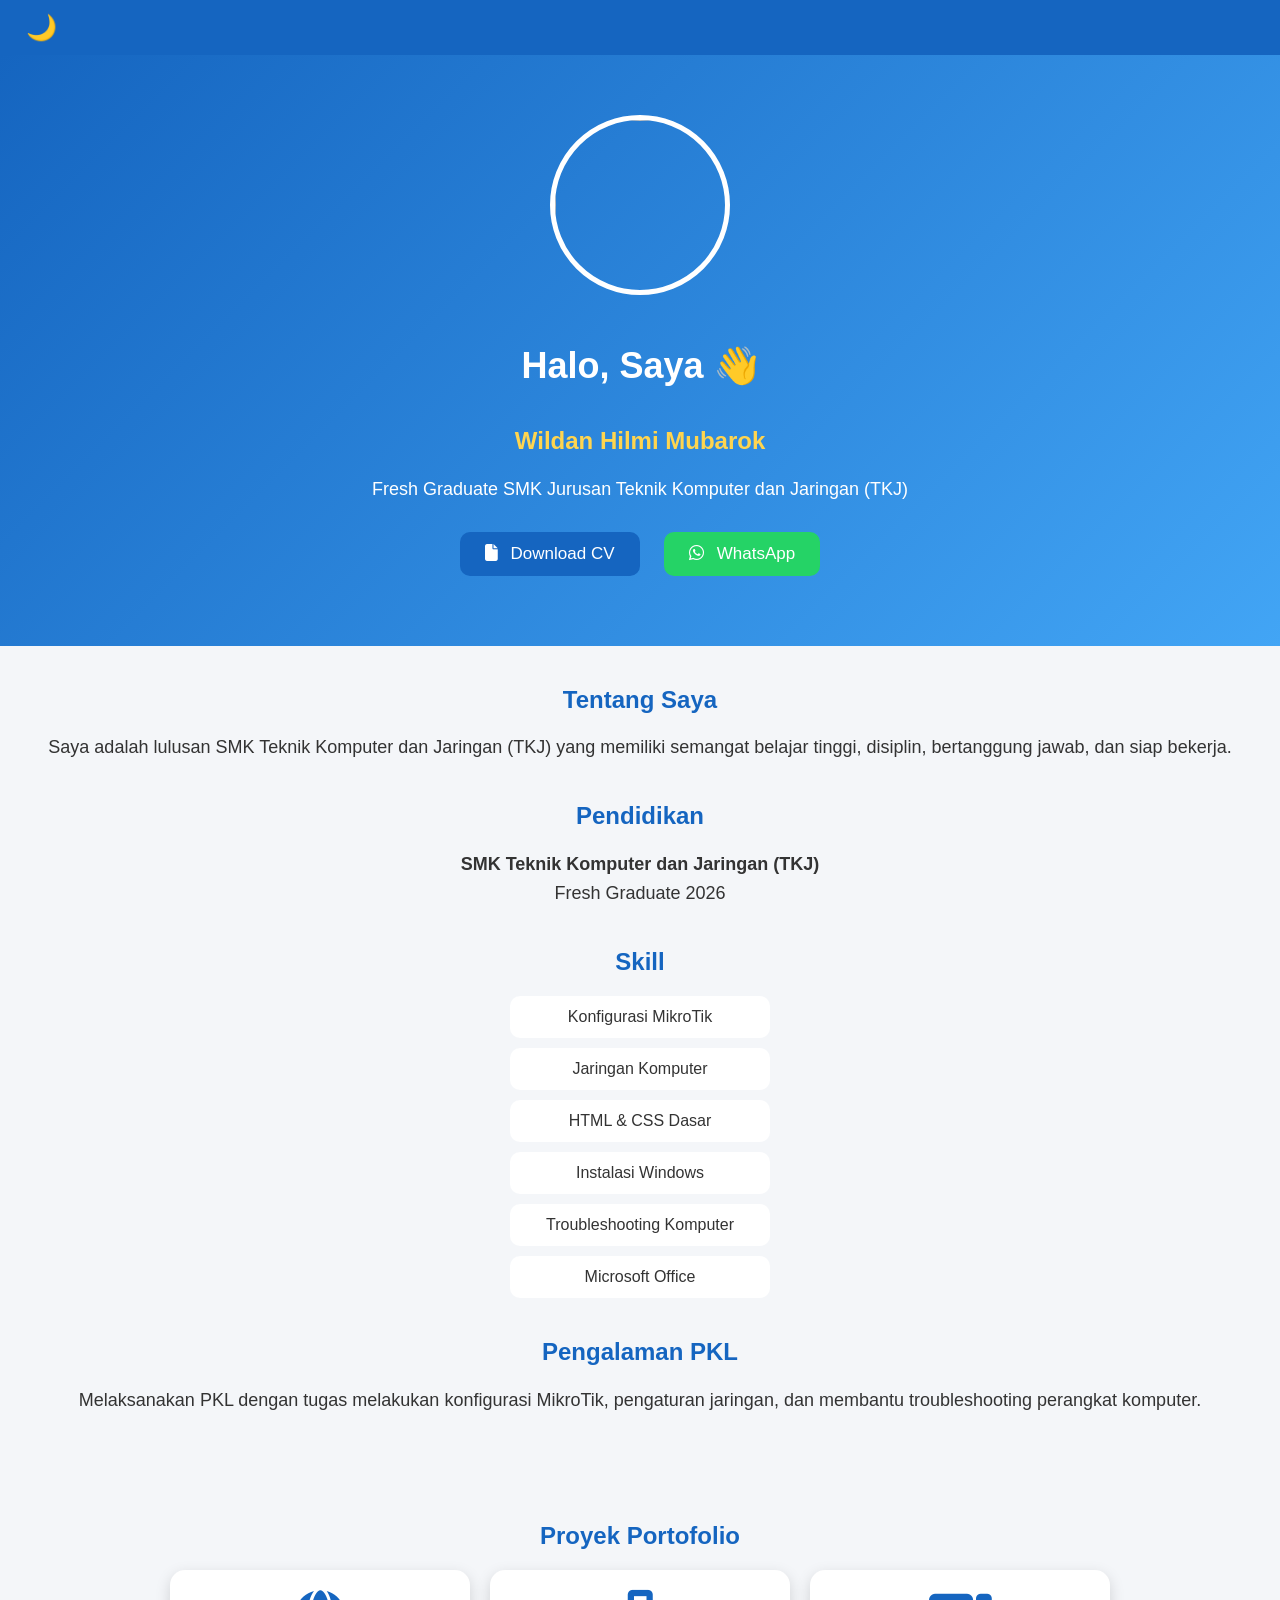
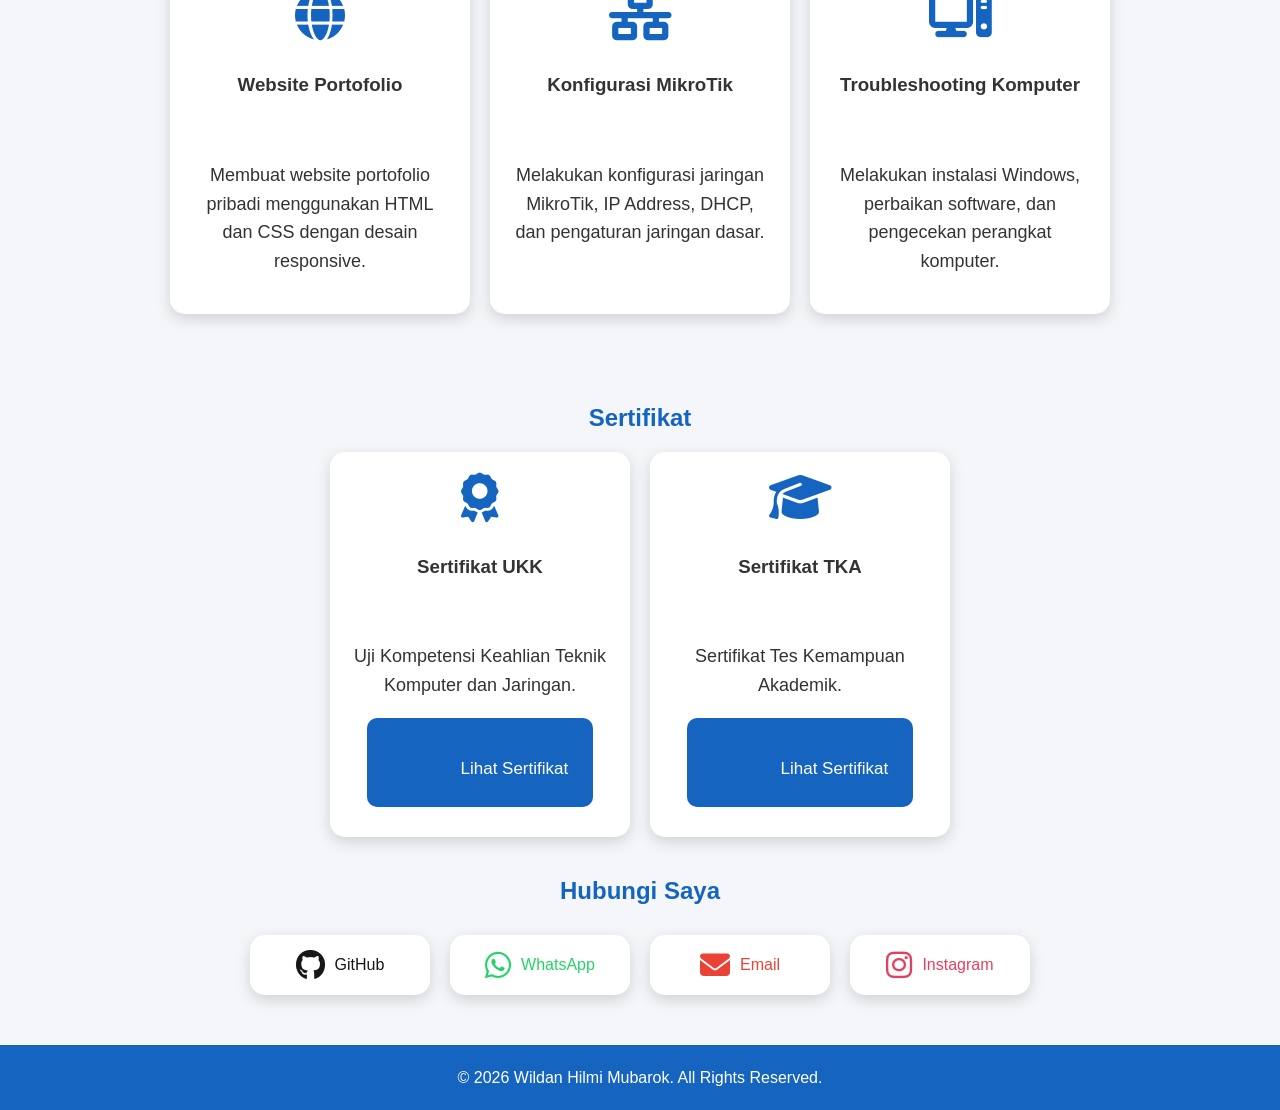
==== index.html @ 836b2702 "Add files via upload" ====
<!DOCTYPE html>
<html lang="id">

<head>
    <meta charset="UTF-8">
    <meta name="viewport" content="width=device-width, initial-scale=1.0">

    <title>Portofolio Wildan</title>

    <link rel="stylesheet" href="style.css">

    <link rel="stylesheet" href="https://cdnjs.cloudflare.com/ajax/libs/font-awesome/6.5.1/css/all.min.css">
</head>

<body>

<nav class="navbar">
    <button class="menu-btn" id="menuBtn">
        ☰
    </button>

    <div class="nav-menu" id="navMenu">

        <a href="#tentang">
            <i class="fa-solid fa-house"></i>
            <span>Tentang</span>
        </a>

        <a href="#pendidikan">
            <i class="fa-solid fa-graduation-cap"></i>
            <span>Pendidikan</span>
        </a>

        <a href="#skill">
            <i class="fa-solid fa-laptop-code"></i>
            <span>Skill</span>
        </a>

        <a href="#pengalaman">
            <i class="fa-solid fa-briefcase"></i>
            <span>Pengalaman</span>
        </a>
<a href="#proyek">
    <i class="fa-solid fa-code"></i>
    <span>Proyek</span>
</a>
        <a href="#sertifikat">
            <i class="fa-solid fa-award"></i>
            <span>Sertifikat</span>
        </a>

        <a href="#kontak">
            <i class="fa-solid fa-address-book"></i>
            <span>Kontak</span>
        </a>

    </div>

    <button id="darkBtn">🌙</button>
</nav>


<section class="hero">

    <img src="foto.jpg" class="profil">

    <h1>Halo, Saya 👋</h1>

    <h2>Wildan Hilmi Mubarok</h2>

    <p>
        Fresh Graduate SMK Jurusan Teknik Komputer dan Jaringan (TKJ)
    </p>

    <a href="CV_WildanHilmiMubarok.pdf" class="tombol">
        <i class="fa-solid fa-file"></i>
        Download CV
    </a>

    <a href="https://wa.me/6282320649779" class="tombol wa">
        <i class="fa-brands fa-whatsapp"></i>
        WhatsApp
    </a>

</section>

<section id="tentang">

<h2>Tentang Saya</h2>

<p>
Saya adalah lulusan SMK Teknik Komputer dan Jaringan (TKJ)
yang memiliki semangat belajar tinggi, disiplin,
bertanggung jawab, dan siap bekerja.
</p>

</section>


<section id="pendidikan">

<h2>Pendidikan</h2>

<p>
<strong>SMK Teknik Komputer dan Jaringan (TKJ)</strong><br>
Fresh Graduate 2026
</p>

</section>


<section id="skill">

<h2>Skill</h2>

<ul>
    <li>Konfigurasi MikroTik</li>
    <li>Jaringan Komputer</li>
    <li>HTML & CSS Dasar</li>
    <li>Instalasi Windows</li>
    <li>Troubleshooting Komputer</li>
    <li>Microsoft Office</li>
</ul>

</section>


<section id="pengalaman">

<h2>Pengalaman PKL</h2>

<p>
Melaksanakan PKL dengan tugas melakukan konfigurasi MikroTik,
pengaturan jaringan, dan membantu troubleshooting perangkat komputer.
</p>

</section>
<section id="proyek">

<h2>Proyek Portofolio</h2>

<div class="sertifikat-card">

    <div class="card">

        <i class="fa-solid fa-globe"></i>

        <h3>Website Portofolio</h3>

        <p>
        Membuat website portofolio pribadi menggunakan HTML dan CSS
        dengan desain responsive.
        </p>

    </div>


    <div class="card">

        <i class="fa-solid fa-network-wired"></i>

        <h3>Konfigurasi MikroTik</h3>

        <p>
        Melakukan konfigurasi jaringan MikroTik,
        IP Address, DHCP, dan pengaturan jaringan dasar.
        </p>

    </div>


    <div class="card">

        <i class="fa-solid fa-computer"></i>

        <h3>Troubleshooting Komputer</h3>

        <p>
        Melakukan instalasi Windows,
        perbaikan software, dan pengecekan perangkat komputer.
        </p>

    </div>

</div>

</section>
<section id="sertifikat">

<h2>Sertifikat</h2>

<div class="sertifikat-card">

    <div class="card">

        <i class="fa-solid fa-award"></i>

        <h3>Sertifikat UKK</h3>

        <p>
        Uji Kompetensi Keahlian Teknik Komputer dan Jaringan.
        </p>

        <a href="sertifikat_ukk.jpg" target="_blank" class="tombol">
            <i class="fa-solid fa-eye"></i>
            Lihat Sertifikat
        </a>

    </div>


    <div class="card">

        <i class="fa-solid fa-graduation-cap"></i>

        <h3>Sertifikat TKA</h3>

        <p>
        Sertifikat Tes Kemampuan Akademik.
        </p>

        <a href="sertifikat_tka.jpg" target="_blank" class="tombol">
            <i class="fa-solid fa-eye"></i>
            Lihat Sertifikat
        </a>

    </div>

</div>

</section>
<section id="kontak">

<h2>Hubungi Saya</h2>

<div class="kontak">

<a href="https://github.com/wildan969-hub" target="_blank" class="sosial github">
    <i class="fa-brands fa-github"></i>
    <span>GitHub</span>
</a>


<a href="https://wa.me/6282320649779" target="_blank" class="sosial whatsapp">
    <i class="fa-brands fa-whatsapp"></i>
    <span>WhatsApp</span>
</a>


<a href="mailto:mubarokwildan329@gmail.com" class="sosial email">
    <i class="fa-solid fa-envelope"></i>
    <span>Email</span>
</a>


<a href="https://instagram.com/wild4nhilmi_" target="_blank" class="sosial instagram">
    <i class="fa-brands fa-instagram"></i>
    <span>Instagram</span>
</a>


</div>

</section>
<footer>

    <p>
        © 2026 Wildan Hilmi Mubarok.
        All Rights Reserved.
    </p>

</footer>
<script src="script.js"></script>

</body>
</html>
---- style.css ----
*{
    box-sizing:border-box;
}

body{
    font-family:Arial, sans-serif;
    background:#f4f6f9;
    color:#333;
    text-align:center;
    margin:0;
    padding:0;
}

h1{
    font-size:36px;
    color:#1565C0;
}

h2{
    color:#1565C0;
    margin-top:40px;
}

p{
    font-size:18px;
    line-height:1.6;
}

ul{
    list-style:none;
    padding:0;
}

li{
    background:white;
    width:260px;
    margin:10px auto;
    padding:12px;
    border-radius:10px;
}


/* NAVBAR */

.navbar{
    position:sticky;
    top:0;
    z-index:1000;

    background:#1565C0;
    padding:12px 20px;

    display:flex;
    justify-content:space-between;
    align-items:center;
}

.menu-btn,
#darkBtn{
    background:none;
    border:none;
    color:white;
    font-size:25px;
    cursor:pointer;
}

.menu-btn{
    display:none;
}


.nav-menu{
    display:none;
    position:absolute;
    top:60px;
    left:0;
    width:70px;
    background:#1565C0;
    flex-direction:column;
    padding:10px 0;
}


.nav-menu a{
    flex-direction:column;
    justify-content:center;
    align-items:center;
    padding:12px 5px;
    font-size:12px;
}
.nav-menu.active{
    display:flex;
}

.nav-menu a:hover{
    color:#FFD54F;
}
/* HERO */

.hero{
    background:linear-gradient(135deg,#1565C0,#42A5F5);
    color:white;
    padding:60px 20px;
}

.profil{
    width:180px;
    height:180px;
    border-radius:50%;
    object-fit:cover;
    border:5px solid white;
    margin-bottom:20px;
}

.hero h1{
    color:white;
}

.hero h2{
    color:#FFD54F;
}

.hero p{
    color:white;
}


/* TOMBOL */

.tombol{
    display:inline-block;
    background:#1565C0;
    color:white;
    text-decoration:none;

    padding:12px 25px;
    border-radius:10px;

    margin:10px;
    font-size:17px;

    transition:.3s;
}


.tombol:hover{
    transform:scale(1.1);
    opacity:.85;
}


.wa{
    background:#25D366;
}


/* ICON DALAM TOMBOL */

.tombol i{
    margin-right:8px;
}


/* ANIMASI HERO */

.profil{
    animation:naik 1s ease;
}


.hero h1,
.hero h2,
.hero p{
    animation:kiri 1s ease;
}


@keyframes naik{

    from{
        opacity:0;
        transform:translateY(60px);
    }

    to{
        opacity:1;
        transform:translateY(0);
    }

}


@keyframes kiri{

    from{
        opacity:0;
        transform:translateX(-50px);
    }

    to{
        opacity:1;
        transform:translateX(0);
    }

}
/* ===== SERTIFIKAT ===== */

.sertifikat-card{
    display:flex;
    justify-content:center;
    gap:20px;
    flex-wrap:wrap;
}


.card{
    width:300px;
    background:white;

    padding:20px;
    border-radius:15px;

    box-shadow:0 5px 15px rgba(0,0,0,.15);

    display:flex;
    flex-direction:column;
    align-items:center;

    transition:.3s;
}


.card:hover{
    transform:translateY(-8px);
}


.card i{
    font-size:50px;
    color:#1565C0;
    margin-bottom:15px;
}


.card h3{
    min-height:50px;
}


.card p{
    min-height:50px;
}


.card .tombol{
    margin-top:auto;
}



/* ===== KONTAK ===== */

.kontak{
    display:flex;
    justify-content:center;
    gap:20px;
    flex-wrap:wrap;

    margin-top:30px;
}


.sosial{
    width:180px;

    padding:15px;

    background:white;

    border-radius:15px;

    text-decoration:none;

    display:flex;
    justify-content:center;
    align-items:center;
    gap:10px;

    box-shadow:0 5px 15px rgba(0,0,0,.15);

    transition:.3s;
}


.sosial:hover{
    transform:translateY(-5px);
}


.sosial i{
    font-size:30px;
}


.github{
    color:#181717;
}

.whatsapp{
    color:#25D366;
}

.email{
    color:#EA4335;
}

.instagram{
    color:#E4405F;
}
/* ===== DARK MODE ===== */

body.dark{
    background:#121212;
    color:white;
}


body.dark .card,
body.dark li,
body.dark .sosial{
    background:#2b2b2b;
    color:white;
}


body.dark p,
body.dark h1,
body.dark h2,
body.dark h3{
    color:white;
}


body.dark .navbar{
    background:#0d47a1;
}



/* ===== RESPONSIVE HP ===== */

@media(max-width:600px){

    .menu-btn{
        display:block;
    }


    .nav-menu{
        display:none;

        position:absolute;

        top:60px;
        left:0;

        width:100%;

        background:#1565C0;

        flex-direction:column;

        padding:20px 0;
    }


    .nav-menu.active{
        display:flex;
    }


    .nav-menu a{
        flex-direction:row;

        gap:15px;

        padding:12px;

        justify-content:center;
    }


    .hero h1{
        font-size:30px;
    }


    .profil{
        width:150px;
        height:150px;
    }


    .card{
        width:90%;
    }


    .sosial{
        width:90%;
    }

}
/* ===== PROYEK ===== */

#proyek{
    padding:50px 20px;
}

#proyek .card{
    min-height:300px;
}
/* ===== FOOTER ===== */

footer{
    background:#1565C0;
    color:white;
    padding:20px;
    margin-top:50px;
}

footer p{
    color:white;
    font-size:16px;
    margin:0;
}
/* ===== ANIMASI IKON PROFESIONAL ===== */

.nav-menu i,
.sosial i,
.card i{
    transition:0.3s ease;
}


/* ikon bergerak saat hover */

.nav-menu a:hover i{
    transform:translateY(-5px) scale(1.15);
}


.card:hover i{
    transform:rotate(8deg) scale(1.15);
}


/* ikon kontak */

.sosial:hover i{
    transform:scale(1.2) rotate(5deg);
}


/* animasi muncul ikon */

.card i{
    animation:iconMuncul 1s ease;
}


@keyframes iconMuncul{

    from{
        opacity:0;
        transform:scale(0.5);
    }

    to{
        opacity:1;
        transform:scale(1);
    }

}
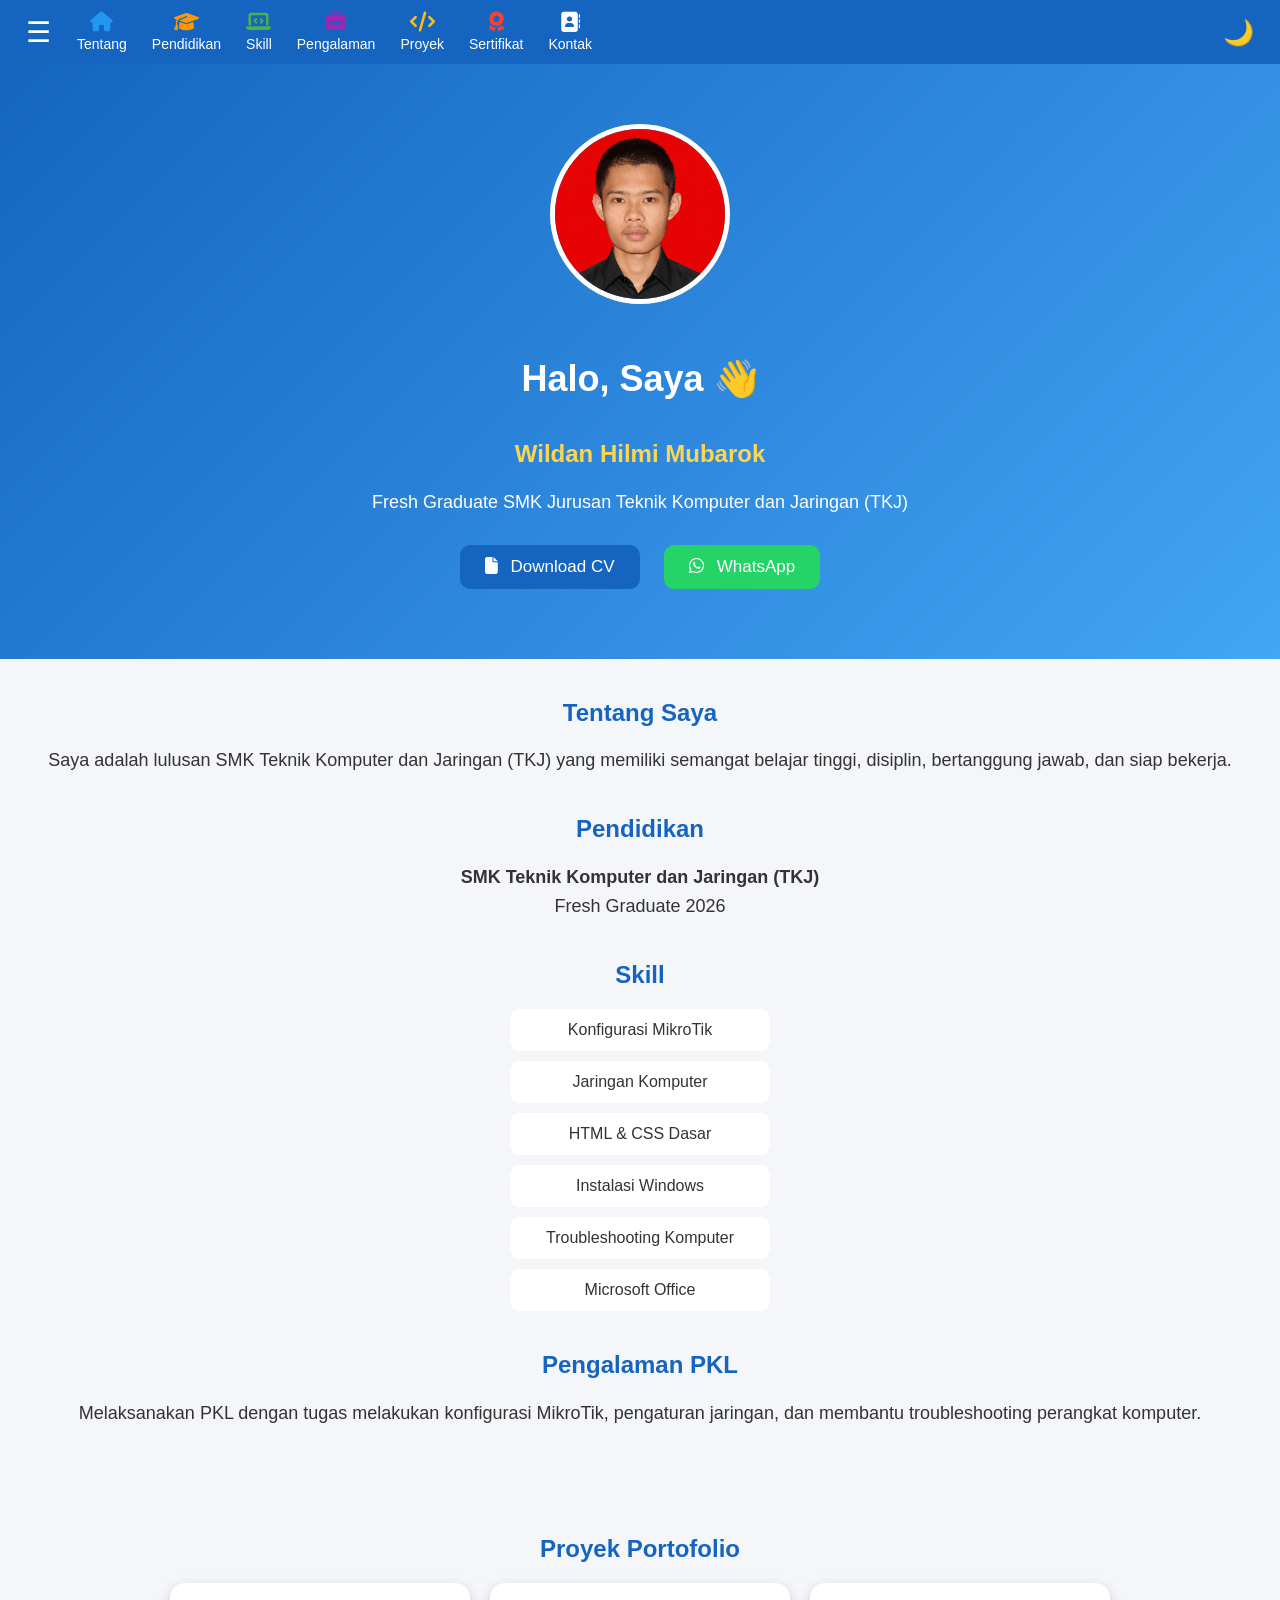
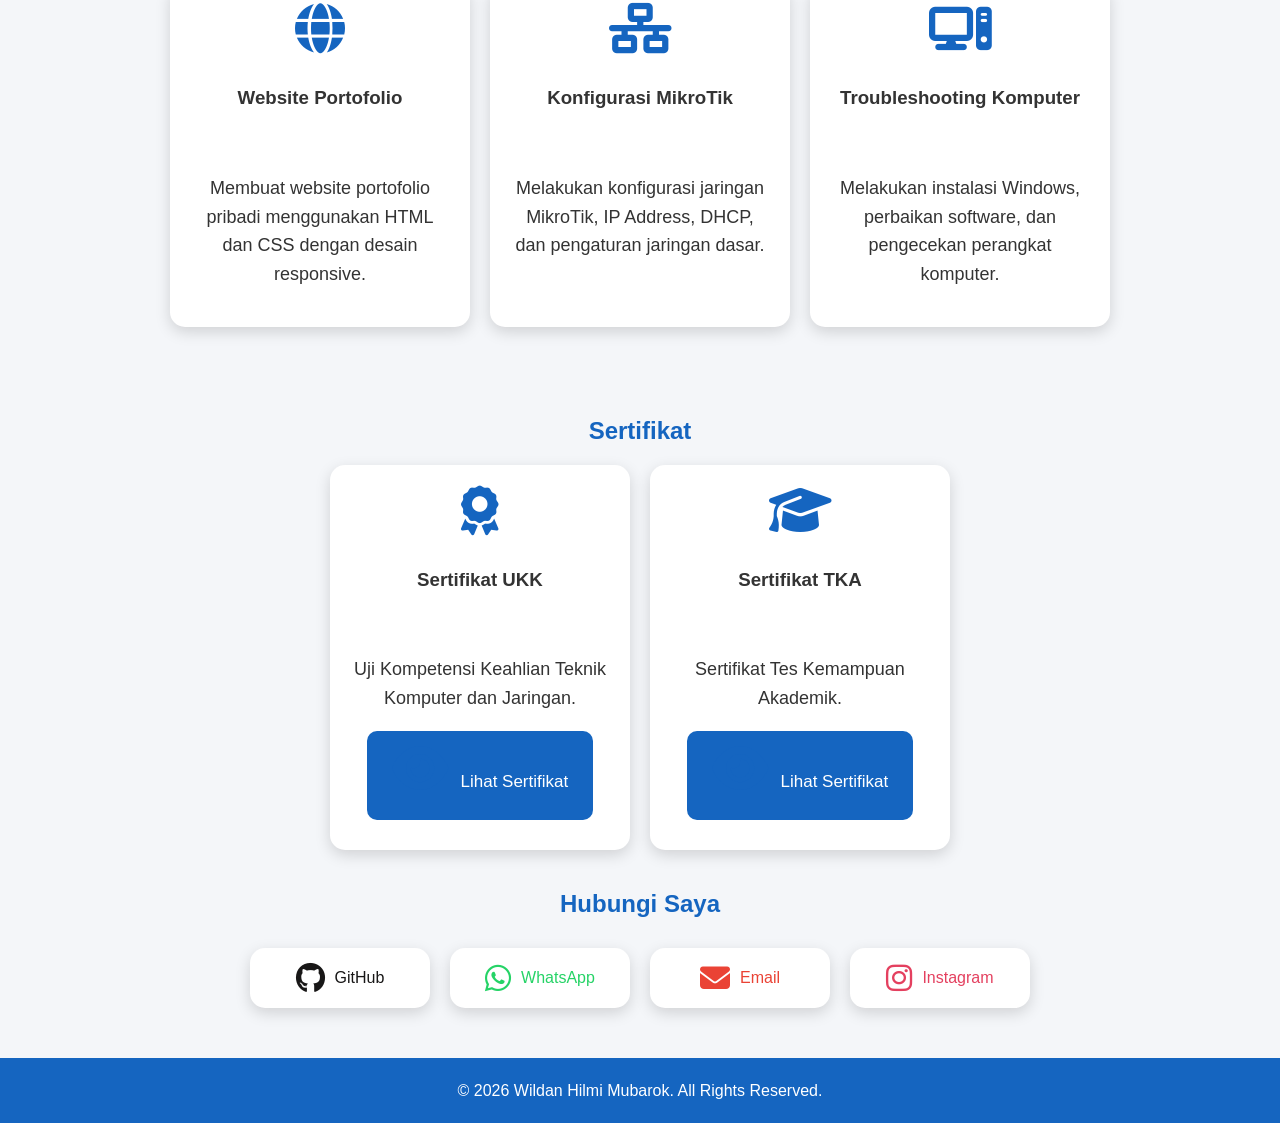
==== commit 74a712f5: "Add files via upload" ====
--- a/index.html
+++ b/index.html
@@ -201,7 +201,7 @@
         Uji Kompetensi Keahlian Teknik Komputer dan Jaringan.
         </p>
 
-        <a href="sertifikat_ukk.jpg" target="_blank" class="tombol">
+        <a href="ukk.html" target="_blank" class="tombol">
             <i class="fa-solid fa-eye"></i>
             Lihat Sertifikat
         </a>
@@ -219,7 +219,7 @@
         Sertifikat Tes Kemampuan Akademik.
         </p>
 
-        <a href="sertifikat_tka.jpg" target="_blank" class="tombol">
+        <a href="tka.html" target="_blank" class="tombol">
             <i class="fa-solid fa-eye"></i>
             Lihat Sertifikat
         </a>
--- a/style.css
+++ b/style.css
@@ -39,61 +39,94 @@
     border-radius:10px;
 }
 
-
-/* NAVBAR */
+/* ===== NAVBAR ===== */
 
 .navbar{
     position:sticky;
     top:0;
     z-index:1000;
-
     background:#1565C0;
+    display:flex;
+    align-items:center;
     padding:12px 20px;
-
-    display:flex;
-    justify-content:space-between;
+}
+
+.menu-btn{
+  
+    display:block;
+    background:none;
+    border:none;
+    color:white;
+    font-size:28px;
+    cursor:pointer;
+    margin-right:20px;
+}
+
+.nav-menu{
+    display:flex;
+    gap:25px;
     align-items:center;
-}
-
-.menu-btn,
+    flex:1;
+}
+.nav-menu.active{
+    display:flex;
+}
+
+.nav-menu a{
+    display:flex;
+    flex-direction:column;
+    align-items:center;
+    justify-content:center;
+
+    text-decoration:none;
+    color:white;
+
+    font-size:14px;
+
+    transition:.3s;
+}
+
+.nav-menu a i{
+    font-size:20px;
+    margin-bottom:4px;
+}
+/* Warna ikon navbar */
+
+.nav-menu a:nth-child(1) i{
+    color:#2196F3;
+}
+
+.nav-menu a:nth-child(2) i{
+    color:#FF9800;
+}
+
+.nav-menu a:nth-child(3) i{
+    color:#4CAF50;
+}
+
+.nav-menu a:nth-child(4) i{
+    color:#9C27B0;
+}
+
+.nav-menu a:nth-child(5) i{
+    color:#FFC107;
+}
+
+.nav-menu a:nth-child(6) i{
+    color:#F44336;
+}
+
+.nav-menu a:hover{
+    color:#FFD54F;
+}
+
 #darkBtn{
     background:none;
     border:none;
     color:white;
     font-size:25px;
     cursor:pointer;
-}
-
-.menu-btn{
-    display:none;
-}
-
-
-.nav-menu{
-    display:none;
-    position:absolute;
-    top:60px;
-    left:0;
-    width:70px;
-    background:#1565C0;
-    flex-direction:column;
-    padding:10px 0;
-}
-
-
-.nav-menu a{
-    flex-direction:column;
-    justify-content:center;
-    align-items:center;
-    padding:12px 5px;
-    font-size:12px;
-}
-.nav-menu.active{
-    display:flex;
-}
-
-.nav-menu a:hover{
-    color:#FFD54F;
+    margin-left:auto;
 }
 /* HERO */
 
@@ -378,16 +411,18 @@
         display:flex;
     }
 
-
-    .nav-menu a{
-        flex-direction:row;
-
-        gap:15px;
-
-        padding:12px;
-
-        justify-content:center;
-    }
+.nav-menu a{
+    display:flex;
+    flex-direction:row;
+
+    align-items:center;
+
+    gap:15px;
+
+    padding:12px 20px;
+
+    justify-content:flex-start;
+}
 
 
     .hero h1{
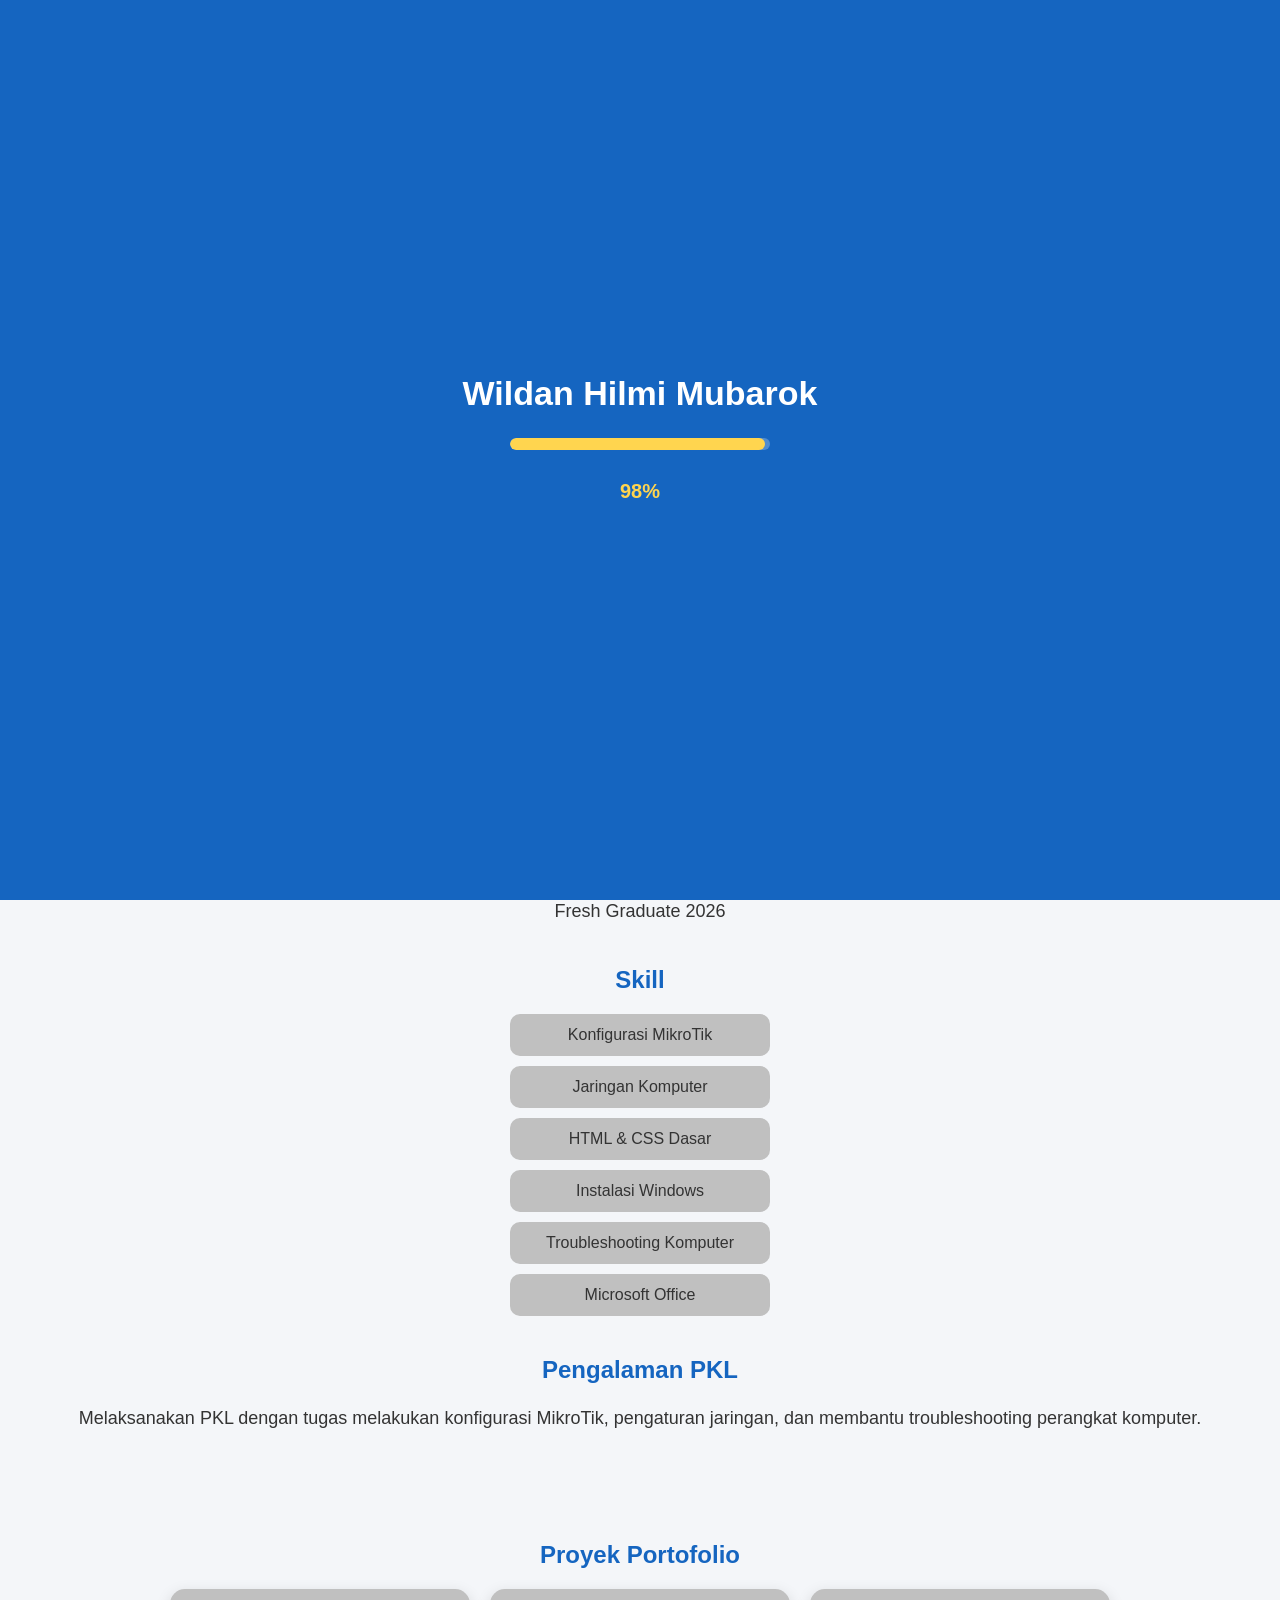
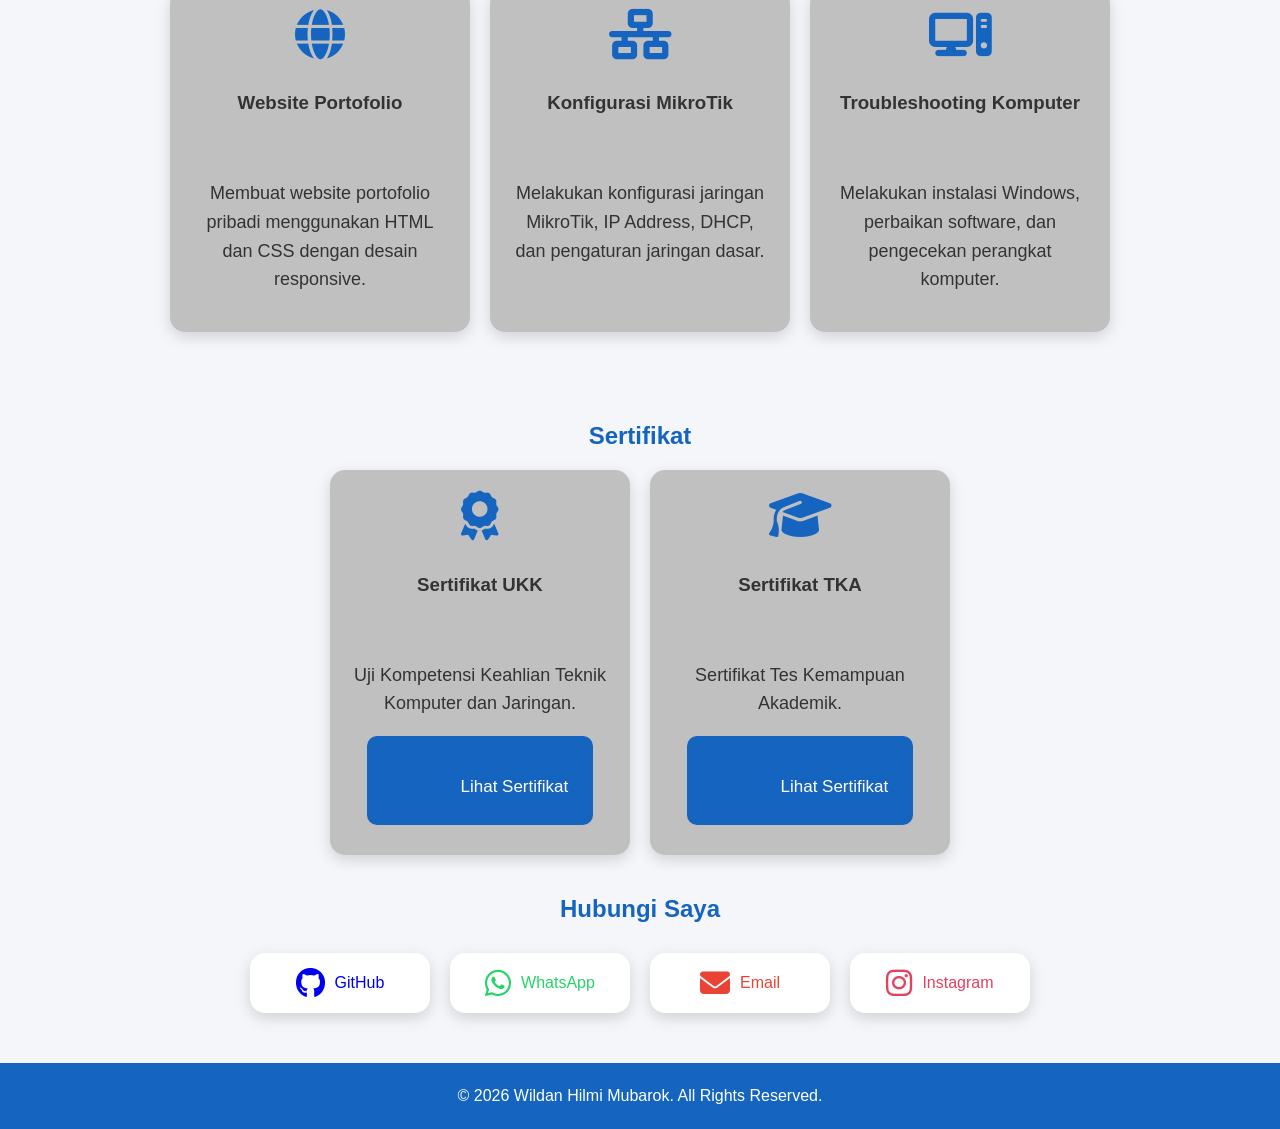
==== commit 710b83e0: "Add files via upload" ====
--- a/index.html
+++ b/index.html
@@ -13,6 +13,15 @@
 </head>
 
 <body>
+  <div id="loader">
+    <h1>Wildan Hilmi Mubarok</h1>
+    <div class="loading-box">
+        <div class="loading-bar"
+       id="loadingBar"></div>
+    </div>
+
+    <p id="loadingText">0%</p>
+</div>
 
 <nav class="navbar">
     <button class="menu-btn" id="menuBtn">
@@ -68,9 +77,7 @@
 
     <h2>Wildan Hilmi Mubarok</h2>
 
-    <p>
-        Fresh Graduate SMK Jurusan Teknik Komputer dan Jaringan (TKJ)
-    </p>
+<p id="typing"></p>
 
     <a href="CV_WildanHilmiMubarok.pdf" class="tombol">
         <i class="fa-solid fa-file"></i>
@@ -84,7 +91,7 @@
 
 </section>
 
-<section id="tentang">
+<section id="tentang" class="hidden">
 
 <h2>Tentang Saya</h2>
 
@@ -97,7 +104,7 @@
 </section>
 
 
-<section id="pendidikan">
+<section id="pendidikan" class="hidden">
 
 <h2>Pendidikan</h2>
 
@@ -109,7 +116,7 @@
 </section>
 
 
-<section id="skill">
+<section id="skill" class="hidden">
 
 <h2>Skill</h2>
 
@@ -125,7 +132,7 @@
 </section>
 
 
-<section id="pengalaman">
+<section id="pengalaman" class="hidden">
 
 <h2>Pengalaman PKL</h2>
 
@@ -135,7 +142,7 @@
 </p>
 
 </section>
-<section id="proyek">
+<section id="proyek" class="hidden">
 
 <h2>Proyek Portofolio</h2>
 
@@ -185,7 +192,7 @@
 </div>
 
 </section>
-<section id="sertifikat">
+<section id="sertifikat" class="hidden">
 
 <h2>Sertifikat</h2>
 
@@ -229,7 +236,7 @@
 </div>
 
 </section>
-<section id="kontak">
+<section id="kontak" class="hidden">
 
 <h2>Hubungi Saya</h2>
 
--- a/style.css
+++ b/style.css
@@ -32,7 +32,7 @@
 }
 
 li{
-    background:white;
+    background:silver;
     width:260px;
     margin:10px auto;
     padding:12px;
@@ -53,13 +53,12 @@
 
 .menu-btn{
   
-    display:block;
+    display:none;
     background:none;
     border:none;
     color:white;
     font-size:28px;
     cursor:pointer;
-    margin-right:20px;
 }
 
 .nav-menu{
@@ -248,7 +247,7 @@
 
 .card{
     width:300px;
-    background:white;
+    background:silver;
 
     padding:20px;
     border-radius:15px;
@@ -336,7 +335,7 @@
 
 
 .github{
-    color:#181717;
+    color:181717;
 }
 
 .whatsapp{
@@ -397,13 +396,13 @@
         top:60px;
         left:0;
 
-        width:100%;
+        width:220px;
 
         background:#1565C0;
 
         flex-direction:column;
 
-        padding:20px 0;
+        padding:10px 0;
     }
 
 
@@ -516,4 +515,136 @@
         transform:scale(1);
     }
 
+}
+/* Animasi klik ikon menu */
+
+.nav-menu a i{
+    transition: transform .2s ease;
+}
+
+.nav-menu a:active i{
+    transform: scale(0.8);
+}
+
+.nav-menu a.clicked i{
+    animation: klikIcon .3s ease;
+}
+
+@keyframes klikIcon{
+    0%{
+        transform:scale(1);
+    }
+    50%{
+        transform:scale(1.3);
+    }
+    100%{
+        transform:scale(1);
+    }
+}
+/* ===== LOADING SCREEN ===== */
+
+#loader{
+    position:fixed;
+    top:0;
+    left:0;
+    width:100%;
+    height:100%;
+    background:#1565C0;
+    display:flex;
+    flex-direction:column;
+    justify-content:center;
+    align-items:center;
+    z-index:9999;
+    transition:opacity .6s ease, visibility .6s ease;
+}
+
+#loader h1{
+    color:white;
+    margin:0;
+    font-size:34px;
+}
+
+#loader p{
+    color:#FFD54F;
+    margin-top:10px;
+    font-size:20px;
+}
+
+#loader.hide{
+    opacity:0;
+    visibility:hidden;
+}
+/* Spinner Loading */
+
+.spinner{
+    width:60px;
+    height:60px;
+    border:5px solid rgba(255,255,255,.3);
+    border-top:5px solid #FFD54F;
+    border-radius:50%;
+    margin:25px 0;
+    animation:putar 1s linear infinite;
+}
+
+@keyframes putar{
+    0%{
+        transform:rotate(0deg);
+    }
+
+    100%{
+        transform:rotate(360deg);
+    }
+}
+/* ===== LOADING BAR ===== */
+
+.loading-box{
+    width:260px;
+    height:12px;
+    background:rgba(255,255,255,.25);
+    border-radius:20px;
+    overflow:hidden;
+    margin:25px 0 15px;
+}
+
+.loading-bar{
+    width:0%;
+    height:100%;
+    background:#FFD54F;
+    border-radius:20px;
+}
+
+#loadingText{
+    color:white;
+    font-size:20px;
+    font-weight:bold;
+}
+/* ===== ANIMASI SCROLL ===== */
+
+.hidden{
+    opacity:0;
+    transform:translateY(60px);
+    transition:all .8s ease;
+}
+
+.show{
+    opacity:1;
+    transform:translateY(0);
+}
+/* ===== TYPING EFFECT ===== */
+
+#typing{
+    font-size:20px;
+    color:white;
+    min-height:30px;
+}
+
+#typing::after{
+    content:"|";
+    animation:kedip .7s infinite;
+}
+
+@keyframes kedip{
+    50%{
+        opacity:0;
+    }
 }
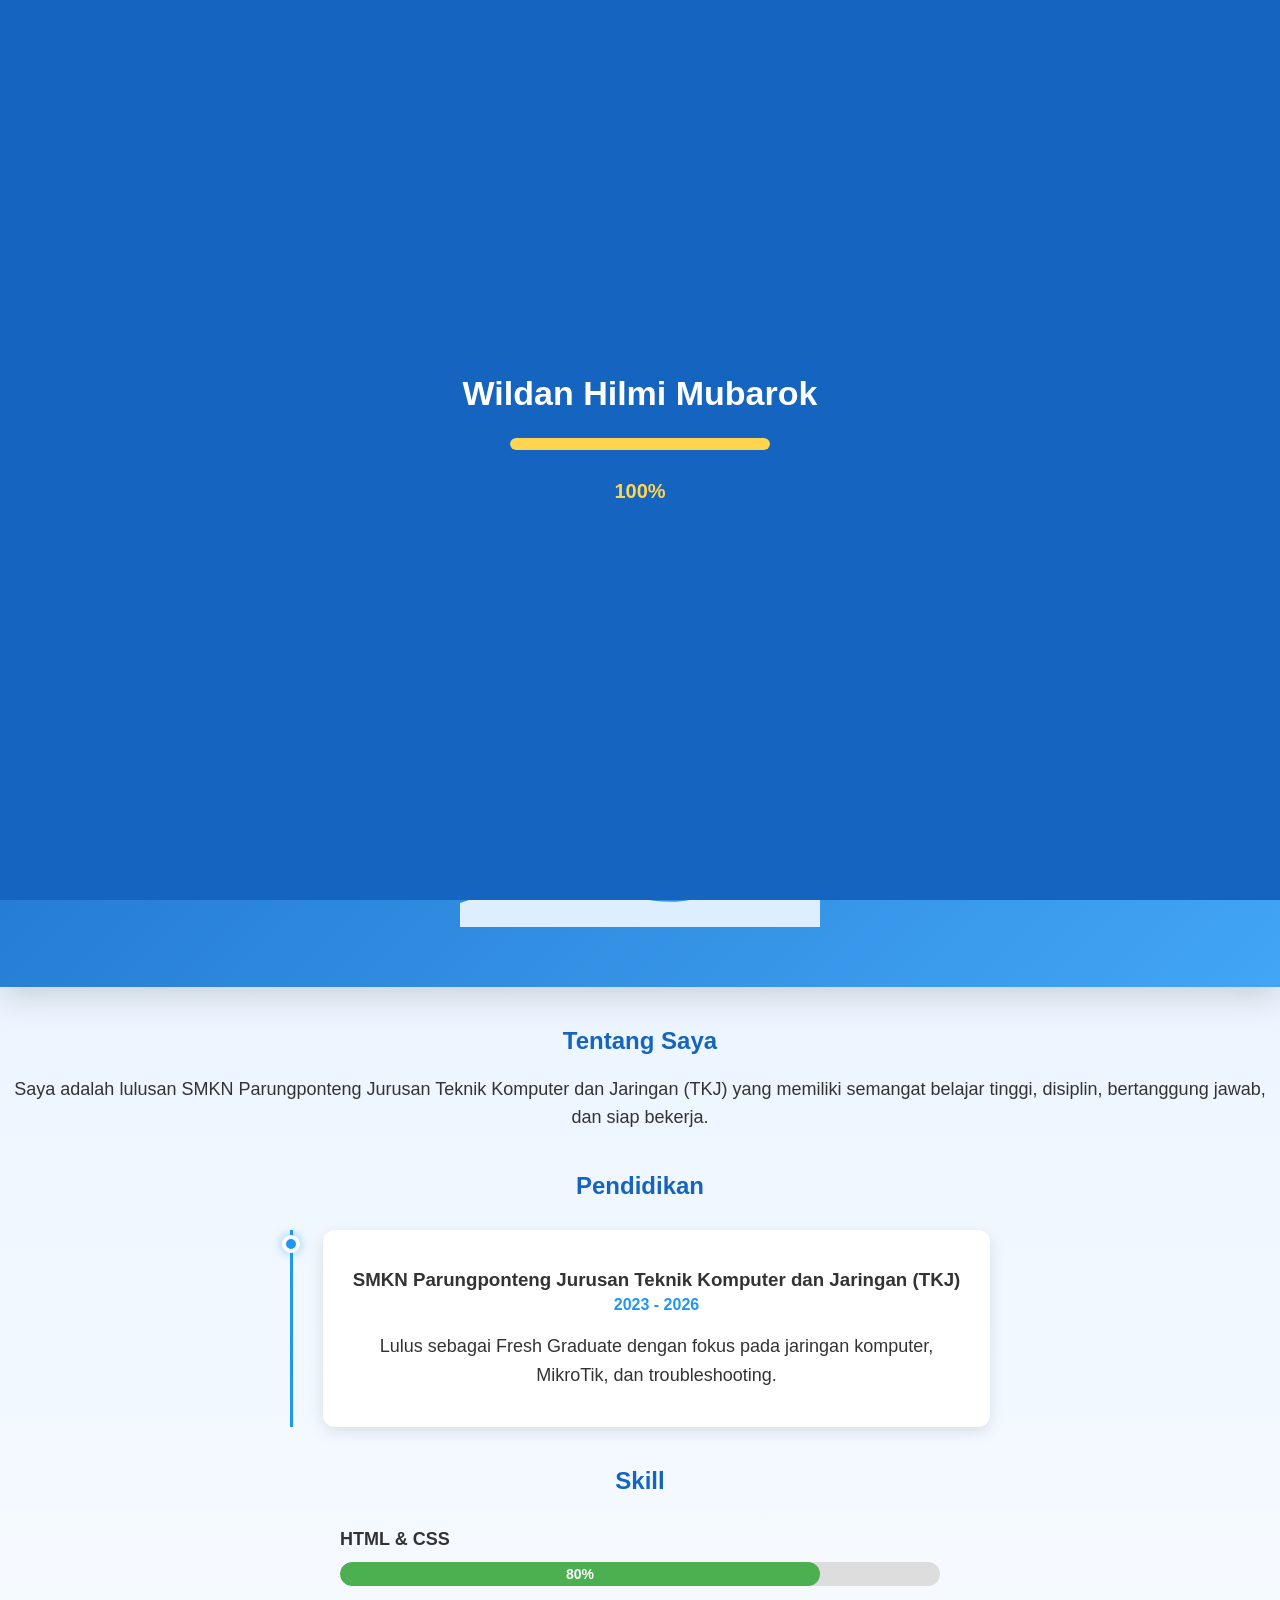
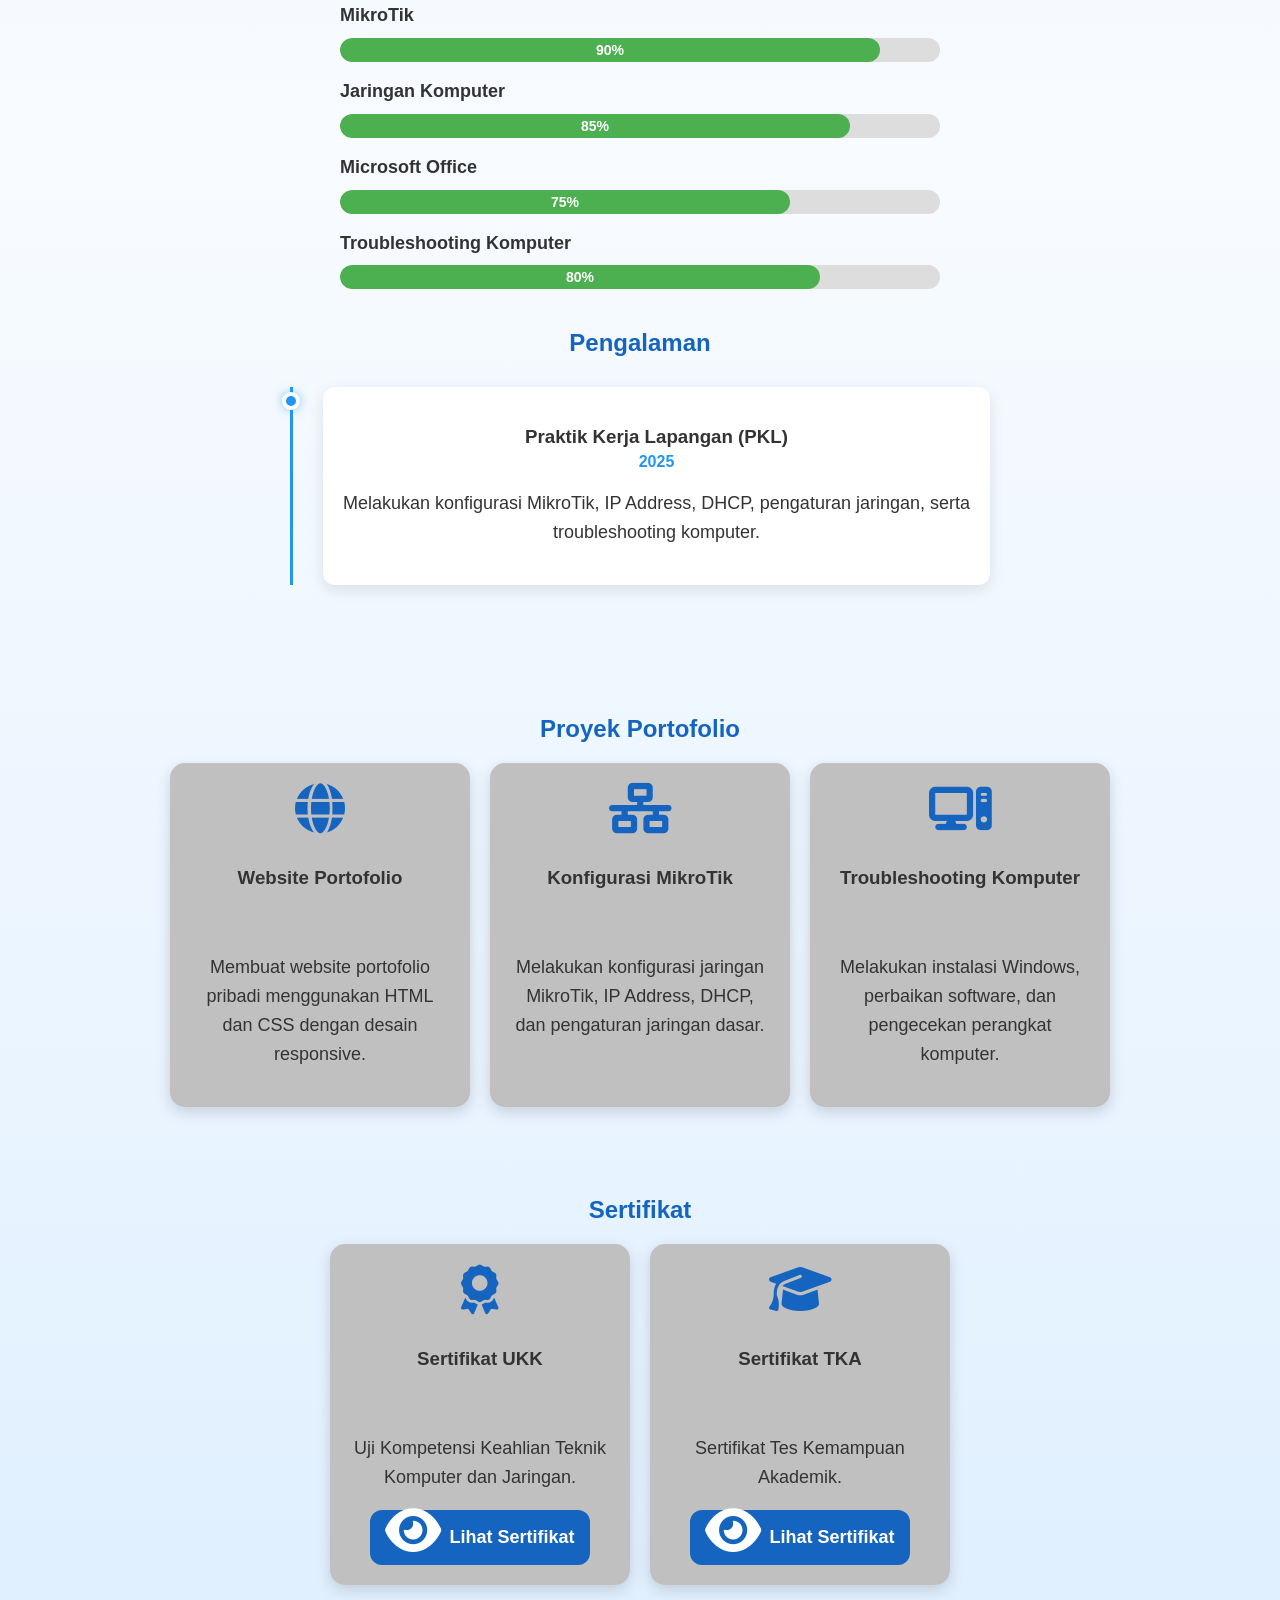
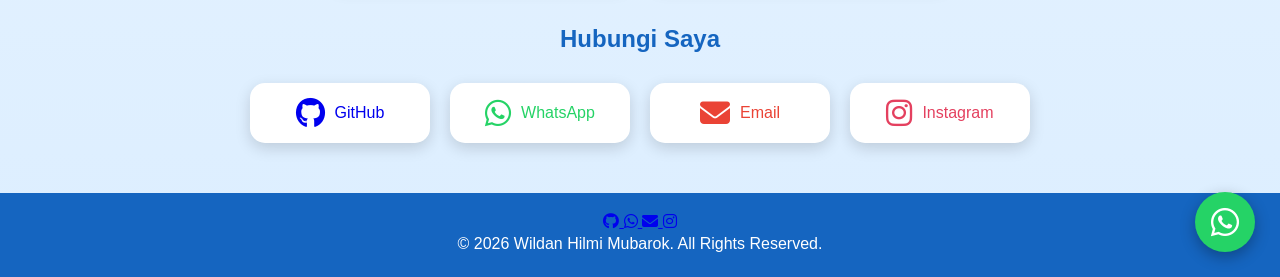
==== commit d5ec3915: "Add files via upload" ====
--- a/index.html
+++ b/index.html
@@ -70,25 +70,76 @@
 
 
 <section class="hero">
-
+  <div class="particles">
+    <span></span>
+    <span></span>
+    <span></span>
+    <span></span>
+    <span></span>
+    <span></span>
+    <span></span>
+    <span></span>
+</div>
+  <div class="hero-bg">
+    <span></span>
+    <span></span>
+    <span></span>
+    <span></span>
+    <span></span>
+</div>
+
+<div class="profil-wrapper">
     <img src="foto.jpg" class="profil">
-
+</div>
     <h1>Halo, Saya 👋</h1>
 
     <h2>Wildan Hilmi Mubarok</h2>
+    
 
 <p id="typing"></p>
 
-    <a href="CV_WildanHilmiMubarok.pdf" class="tombol">
-        <i class="fa-solid fa-file"></i>
-        Download CV
-    </a>
-
-    <a href="https://wa.me/6282320649779" class="tombol wa">
+    <a href="CV_WildanHilmiMubarok.pdf"
+   class="tombol"
+   download
+   onclick="showToast('📄 CV berhasil diunduh')">
+    <i class="fa-solid fa-file"></i>
+    Download CV
+</a>
+
+    <a href="https://wa.me/6282320649779"
+   class="tombol wa"
+   onclick="showToast('💬 Menghubungkan ke WhatsApp...')">
         <i class="fa-brands fa-whatsapp"></i>
         WhatsApp
     </a>
-
+    <div class="hero-stats">
+
+    <div class="stat-item">
+        <i class="fas fa-code"></i>
+        <span class="counter" data-target="5">0</span>
+        <small>Skill</small>
+    </div>
+
+    <div class="stat-item">
+        <i class="fas fa-certificate"></i>
+        <span class="counter" data-target="2">0</span>
+        <small>Sertifikat</small>
+    </div>
+
+    <div class="stat-item">
+        <i class="fas fa-laptop-code"></i>
+        <span class="counter" data-target="3">0</span>
+        <small>Proyek</small>
+    </div>
+
+</div>
+<div class="wave">
+    <svg xmlns="http://www.w3.org/2000/svg" viewBox="0 0 1440 320">
+        <path fill="#dceeff" fill-opacity="1"
+            d="M0,224L48,208C96,192,192,160,288,149.3C384,139,480,149,576,170.7C672,192,768,224,864,218.7C960,213,1056,171,1152,160C1248,149,1344,171,1392,181.3L1440,192L1440,320L0,320Z">
+        </path>
+    </svg>
+</div>
 </section>
 
 <section id="tentang" class="hidden">
@@ -96,50 +147,90 @@
 <h2>Tentang Saya</h2>
 
 <p>
-Saya adalah lulusan SMK Teknik Komputer dan Jaringan (TKJ)
+Saya adalah lulusan SMKN Parungponteng Jurusan Teknik Komputer dan Jaringan (TKJ)
 yang memiliki semangat belajar tinggi, disiplin,
 bertanggung jawab, dan siap bekerja.
 </p>
 
 </section>
 
-
 <section id="pendidikan" class="hidden">
 
 <h2>Pendidikan</h2>
 
-<p>
-<strong>SMK Teknik Komputer dan Jaringan (TKJ)</strong><br>
-Fresh Graduate 2026
-</p>
-
-</section>
-
+<div class="timeline">
+
+    <div class="timeline-item">
+        <div class="timeline-dot"></div>
+
+        <div class="timeline-content">
+            <h3>SMKN Parungponteng Jurusan Teknik Komputer dan Jaringan (TKJ)</h3>
+            <span>2023 - 2026</span>
+            <p>Lulus sebagai Fresh Graduate dengan fokus pada jaringan komputer, MikroTik, dan troubleshooting.</p>
+        </div>
+
+    </div>
+
+</div>
+
+</section>
 
 <section id="skill" class="hidden">
 
 <h2>Skill</h2>
 
-<ul>
-    <li>Konfigurasi MikroTik</li>
-    <li>Jaringan Komputer</li>
-    <li>HTML & CSS Dasar</li>
-    <li>Instalasi Windows</li>
-    <li>Troubleshooting Komputer</li>
-    <li>Microsoft Office</li>
-</ul>
-
-</section>
-
+<div class="skill">
+
+    <p>HTML & CSS</p>
+    <div class="progress">
+        <div class="progress-bar html">80%</div>
+    </div>
+
+    <p>MikroTik</p>
+    <div class="progress">
+        <div class="progress-bar mikrotik">90%</div>
+    </div>
+
+    <p>Jaringan Komputer</p>
+    <div class="progress">
+        <div class="progress-bar jaringan">85%</div>
+    </div>
+
+    <p>Microsoft Office</p>
+    <div class="progress">
+        <div class="progress-bar office">75%</div>
+    </div>
+
+    <p>Troubleshooting Komputer</p>
+    <div class="progress">
+        <div class="progress-bar troubleshooting">80%</div>
+    </div>
+
+</div>
 
 <section id="pengalaman" class="hidden">
 
-<h2>Pengalaman PKL</h2>
-
-<p>
-Melaksanakan PKL dengan tugas melakukan konfigurasi MikroTik,
-pengaturan jaringan, dan membantu troubleshooting perangkat komputer.
-</p>
+<h2>Pengalaman</h2>
+
+<div class="timeline">
+
+    <div class="timeline-item">
+        <div class="timeline-dot"></div>
+
+        <div class="timeline-content">
+            <h3>Praktik Kerja Lapangan (PKL)</h3>
+            <span>2025</span>
+
+            <p>
+                Melakukan konfigurasi MikroTik, IP Address, DHCP,
+                pengaturan jaringan, serta troubleshooting komputer.
+            </p>
+
+        </div>
+
+    </div>
+
+</div>
 
 </section>
 <section id="proyek" class="hidden">
@@ -208,7 +299,7 @@
         Uji Kompetensi Keahlian Teknik Komputer dan Jaringan.
         </p>
 
-        <a href="ukk.html" target="_blank" class="tombol">
+        <a href="ukk.html" target="_blank" class="btn-sertifikat">
             <i class="fa-solid fa-eye"></i>
             Lihat Sertifikat
         </a>
@@ -226,7 +317,7 @@
         Sertifikat Tes Kemampuan Akademik.
         </p>
 
-        <a href="tka.html" target="_blank" class="tombol">
+        <a href="tka.html" target="_blank" class="btn-sertifikat">
             <i class="fa-solid fa-eye"></i>
             Lihat Sertifikat
         </a>
@@ -269,15 +360,40 @@
 </div>
 
 </section>
-<footer>
-
-    <p>
-        © 2026 Wildan Hilmi Mubarok.
-        All Rights Reserved.
-    </p>
+<footer class="footer">
+
+    <div class="footer-icon">
+
+        <a href="https://github.com/wildan969-hub" target="_blank">
+            <i class="fa-brands fa-github"></i>
+        </a>
+
+        <a href="https://wa.me/6282320649779" target="_blank">
+            <i class="fa-brands fa-whatsapp"></i>
+        </a>
+
+        <a href="mailto:mubarokwildan329@gmail.com">
+            <i class="fa-solid fa-envelope"></i>
+        </a>
+
+        <a href="https://instagram.com/wild4nhilmi_" target="_blank">
+            <i class="fa-brands fa-instagram"></i>
+        </a>
+
+    </div>
+
+    <p>© 2026 Wildan Hilmi Mubarok. All Rights Reserved.</p>
 
 </footer>
+<a href="https://wa.me/6282320649779" 
+   class="wa-float" 
+   target="_blank">
+
+    <i class="fa-brands fa-whatsapp"></i>
+
+</a>
 <script src="script.js"></script>
 
+<div id="toast"></div>
 </body>
 </html>
--- a/style.css
+++ b/style.css
@@ -3,12 +3,17 @@
 }
 
 body{
-    font-family:Arial, sans-serif;
-    background:#f4f6f9;
-    color:#333;
-    text-align:center;
-    margin:0;
-    padding:0;
+    font-family: Arial, sans-serif;
+    background: linear-gradient(
+        180deg,
+        #dceeff 0%,
+        #f8fbff 50%,
+        #dceeff 100%
+    );
+    color: #333;
+    text-align: center;
+    margin: 0;
+    padding: 0;
 }
 
 h1{
@@ -136,11 +141,11 @@
 }
 
 .profil{
-    width:180px;
-    height:180px;
+    width:100%;
+    height:100%;
     border-radius:50%;
     object-fit:cover;
-    border:5px solid white;
+    border:4px solid white;
     margin-bottom:20px;
 }
 
@@ -374,7 +379,15 @@
 
 
 body.dark .navbar{
-    background:#0d47a1;
+    background:#1a1a1a;
+}
+body.dark .hero{
+    background:linear-gradient(135deg,#121212,#1f1f1f);
+}
+
+body.dark .hero-stats{
+    background:rgba(255,255,255,.05);
+    border:1px solid rgba(255,255,255,.1);
 }
 
 
@@ -647,4 +660,629 @@
     50%{
         opacity:0;
     }
+}
+/* ===== SKILL PROGRESS BAR ===== */
+
+.skill{
+    width:90%;
+    max-width:600px;
+    margin:30px auto;
+    text-align:left;
+}
+
+.skill p{
+    margin:15px 0 8px;
+    font-weight:bold;
+}
+
+.progress{
+    width:100%;
+    height:24px;
+    background:#ddd;
+    border-radius:20px;
+    overflow:hidden;
+}
+
+.progress-bar{
+    height:100%;
+    width:0;
+    border-radius:20px;
+    color:white;
+    font-size:14px;
+    font-weight:bold;
+    display:flex;
+    justify-content:center;
+    align-items:center;
+    transition:width 2s ease;
+}
+
+.html{
+    background:#4CAF50;
+}
+
+.mikrotik{
+    background:#4CAF50;
+}
+
+.jaringan{
+    background:#4CAF50;
+}
+
+.office{
+    background:#4CAF50;
+}
+
+.troubleshooting{
+    background:#4CAF50;
+}
+/* ===== NAVBAR AKTIF ===== */
+
+.nav-menu a.active{
+    color:#FFD54F;
+}
+
+.nav-menu a.active i{
+    transform:scale(1.2);
+}
+/* ===== WHATSAPP FLOAT ===== */
+
+.wa-float{
+    position:fixed;
+
+    bottom:25px;
+    right:25px;
+
+    width:60px;
+    height:60px;
+
+    background:#25D366;
+    color:white;
+
+    border-radius:50%;
+
+    display:flex;
+    justify-content:center;
+    align-items:center;
+
+    font-size:32px;
+
+    text-decoration:none;
+
+    box-shadow:0 5px 15px rgba(0,0,0,.3);
+
+    z-index:999;
+
+    transition:.3s;
+}
+
+
+.wa-float:hover{
+    transform:scale(1.15);
+}
+.btn-sertifikat {
+    display: inline-flex;
+    align-items: center;
+    justify-content: center;
+    gap: 8px;
+    width: 220px;
+    height: 55px;
+    background: #1565C0;
+    color: white;
+    text-decoration: none;
+    font-size: 18px;
+    font-weight: 600;
+    border-radius: 12px;
+    transition: 0.3s;
+}
+
+.btn-sertifikat:hover {
+    background: #1565C0;
+    transform: translateY(-3px);
+}
+.btn-sertifikat .fa-eye {
+    color: white;
+}
+/* ========================= */
+/* Efek Hover Card */
+/* ========================= */
+
+.card{
+    transition: all 0.3s ease;
+    cursor: pointer;
+}
+
+.card:hover{
+    transform: translateY(-10px) scale(1.03);
+    box-shadow: 0 15px 30px rgba(0,0,0,0.2);
+}
+
+.card i{
+    transition: 0.3s;
+}
+
+.card:hover i{
+    color: #2196f3;
+    transform: rotate(-10deg) scale(1.2);
+}
+.card{
+    opacity: 0;
+    transform: translateY(40px);
+    animation: munculCard .8s ease forwards;
+}
+
+.card:nth-child(2){
+    animation-delay: .2s;
+}
+
+.card:nth-child(3){
+    animation-delay: .4s;
+}
+
+@keyframes munculCard{
+    to{
+        opacity: 1;
+        transform: translateY(0);
+    }
+}
+/* ========================= */
+/* Timeline */
+/* ========================= */
+
+.timeline{
+    position:relative;
+    max-width:700px;
+    margin:30px auto;
+    padding-left:30px;
+    border-left:3px solid #2196f3;
+}
+
+.timeline-item{
+    position:relative;
+    margin-bottom:40px;
+}
+
+.timeline-dot{
+    position:absolute;
+    left:-41px;
+    top:5px;
+    width:18px;
+    height:18px;
+    background:#2196f3;
+    border-radius:50%;
+    border:4px solid #fff;
+    box-shadow:0 0 10px rgba(33,150,243,.5);
+}
+
+.timeline-content{
+    background:#fff;
+    padding:20px;
+    border-radius:12px;
+    box-shadow:0 5px 15px rgba(0,0,0,.1);
+    transition:.3s;
+}
+
+.timeline-content:hover{
+    transform:translateX(10px);
+    box-shadow:0 10px 20px rgba(0,0,0,.15);
+}
+
+.timeline-content h3{
+    margin-bottom:5px;
+}
+
+.timeline-content span{
+    color:#2196f3;
+    font-weight:bold;
+}
+
+.dark .timeline-content{
+    background:#222;
+    color:#fff;
+}
+
+.dark .timeline-dot{
+    border:4px solid #222;
+}
+body.dark .timeline-dot{
+    border:4px solid #222;
+}
+
+.hero-stats{
+    display:flex;
+    justify-content:center;
+    gap:35px;
+    flex-wrap:wrap;
+
+    margin-top:35px;
+    padding:20px;
+
+    background:rgba(255,255,255,.08);
+    border:1px solid rgba(255,255,255,.15);
+    border-radius:18px;
+    backdrop-filter:blur(10px);
+}
+.stat-item{
+    width:90px;
+    transition:.3s;
+}
+
+.stat-item:hover{
+    transform:translateY(-8px);
+}
+.stat-item i{
+    font-size:38px;
+    color:#FFD54F;
+    margin-bottom:10px;
+}
+.counter{
+    font-size:42px;
+    font-weight:bold;
+}
+.hero h2{
+    position:relative;
+    display:inline-block;
+    padding-bottom:8px;
+}
+
+.hero h2::after{
+    content:"";
+    display:block;
+    width:70%;
+    height:3px;
+    background:#FFD54F;
+    margin:8px auto 0;
+    border-radius:5px;
+}
+/* ===== IKON KONTAK TETAP BERWARNA SAAT DARK MODE ===== */
+
+body.dark .github i{
+    color:#ffffff;
+}
+
+body.dark .whatsapp i{
+    color:#25D366;
+}
+
+body.dark .email i{
+    color:#EA4335;
+}
+
+body.dark .instagram i{
+    color:#E4405F;
+}
+/* ===== WAVE HERO ===== */
+
+.wave{
+    position:relative;
+    margin-top:40px;
+    line-height:0;
+}
+
+.wave svg{
+    display:block;
+    width:100%;
+    height:80px;
+}
+body.dark .wave path{
+    fill:#121212;
+}
+/* ===== HERO BACKGROUND ANIMATION ===== */
+
+.hero{
+    position:relative;
+    overflow:hidden;
+}
+
+.hero>*{
+    position:relative;
+    z-index:2;
+}
+
+.hero-bg{
+    position:absolute;
+    top:0;
+    left:0;
+    width:100%;
+    height:100%;
+    z-index:1;
+    overflow:hidden;
+}
+
+.hero-bg span{
+    position:absolute;
+    display:block;
+    border-radius:50%;
+    background:rgba(255,255,255,.12);
+    animation:float 12s linear infinite;
+}
+
+.hero-bg span:nth-child(1){
+    width:90px;
+    height:90px;
+    left:10%;
+    animation-duration:10s;
+}
+
+.hero-bg span:nth-child(2){
+    width:140px;
+    height:140px;
+    left:30%;
+    animation-duration:15s;
+}
+
+.hero-bg span:nth-child(3){
+    width:70px;
+    height:70px;
+    left:55%;
+    animation-duration:11s;
+}
+
+.hero-bg span:nth-child(4){
+    width:120px;
+    height:120px;
+    left:75%;
+    animation-duration:16s;
+}
+
+.hero-bg span:nth-child(5){
+    width:60px;
+    height:60px;
+    left:90%;
+    animation-duration:13s;
+}
+
+@keyframes float{
+    0%{
+        transform:translateY(120%);
+        opacity:0;
+    }
+
+    20%{
+        opacity:1;
+    }
+
+    100%{
+        transform:translateY(-120%);
+        opacity:0;
+    }
+}
+/* ===== GLOWING PARTICLES ===== */
+
+.hero{
+    position:relative;
+    overflow:hidden;
+}
+
+.hero > *{
+    position:relative;
+    z-index:2;
+}
+
+.particles{
+    position:absolute;
+    inset:0;
+    z-index:1;
+    pointer-events:none;
+}
+
+.particles span{
+    position:absolute;
+    display:block;
+    border-radius:50%;
+    background:rgba(255,255,255,.7);
+    box-shadow:
+        0 0 10px rgba(255,255,255,.9),
+        0 0 20px rgba(255,255,255,.5);
+    animation:particleFloat linear infinite;
+}
+
+/* Posisi & ukuran */
+
+.particles span:nth-child(1){
+    width:8px;
+    height:8px;
+    left:8%;
+    animation:particleFloat 18s infinite;
+    animation-delay:0s;
+}
+
+.particles span:nth-child(2){
+    width:12px;
+    height:12px;
+    left:20%;
+    animation:particleFloat 22s infinite;
+    animation-delay:3s;
+}
+
+.particles span:nth-child(3){
+    width:6px;
+    height:6px;
+    left:35%;
+    animation:particleFloat 17s infinite;
+    animation-delay:6s;
+}
+
+.particles span:nth-child(4){
+    width:10px;
+    height:10px;
+    left:50%;
+    animation:particleFloat 20s infinite;
+    animation-delay:2s;
+}
+
+.particles span:nth-child(5){
+    width:7px;
+    height:7px;
+    left:65%;
+    animation:particleFloat 24s infinite;
+    animation-delay:5s;
+}
+
+.particles span:nth-child(6){
+    width:14px;
+    height:14px;
+    left:78%;
+    animation:particleFloat 19s infinite;
+    animation-delay:1s;
+}
+
+.particles span:nth-child(7){
+    width:9px;
+    height:9px;
+    left:90%;
+    animation:particleFloat 21s infinite;
+    animation-delay:4s;
+}
+
+.particles span:nth-child(8){
+    width:5px;
+    height:5px;
+    left:55%;
+    animation:particleFloat 16s infinite;
+    animation-delay:8s;
+}
+
+@keyframes particleFloat{
+    0%{
+        transform:translateY(110%) translateX(0);
+        opacity:0;
+    }
+
+    15%{
+        opacity:1;
+    }
+
+    50%{
+        transform:translateY(40%) translateX(15px);
+    }
+
+    100%{
+        transform:translateY(-120%) translateX(-15px);
+        opacity:0;
+    }
+}
+body.dark .particles span{
+    background:#FFD54F;
+    box-shadow:
+        0 0 12px #FFD54F,
+        0 0 25px rgba(255,213,79,.7);
+}
+.profil{
+    transition:.4s;
+}
+
+.profil:hover{
+    transform:scale(1.05);
+    box-shadow:0 0 25px rgba(255,255,255,.5);
+}
+.navbar{
+    background:rgba(21,101,192,.85);
+    backdrop-filter:blur(10px);
+}
+html{
+    scroll-behavior:smooth;
+}
+.tombol:active{
+    transform:scale(.95);
+}
+.hero{
+    box-shadow:0 10px 30px rgba(0,0,0,.15);
+}
+/* ===== INSTAGRAM STYLE BORDER ===== */
+
+.profil-wrapper{
+    position: relative;
+    width: 190px;
+    height: 190px;
+    margin: 0 auto 20px;
+    border-radius: 50%;
+    display: flex;
+    justify-content: center;
+    align-items: center;
+}
+
+.profil-wrapper::before{
+    content: "";
+    position: absolute;
+    inset: 0;
+    border-radius: 50%;
+    background: conic-gradient(
+        #feda75,
+        #fa7e1e,
+        #d62976,
+        #962fbf,
+        #4f5bd5,
+        #feda75
+    );
+    animation: spinBorder 5s linear infinite;
+}
+
+.profil{
+    position: relative;
+    width: 178px;
+    height: 178px;
+    border-radius: 50%;
+    object-fit: cover;
+    border: 3px solid white;
+    z-index: 2;
+}
+
+@keyframes spinBorder{
+    from{
+        transform: rotate(0deg);
+    }
+    to{
+        transform: rotate(360deg);
+    }
+}
+body.dark .profil-wrapper::after{
+    background:#121212;
+}
+/* ===== 3D TILT CARD ===== */
+
+.card{
+    transform-style: preserve-3d;
+    transition: transform .25s ease, box-shadow .25s ease;
+    will-change: transform;
+}
+
+.card i,
+.card h3,
+.card p,
+.card .tombol{
+    transform: translateZ(25px);
+}
+.card{
+    transition: transform .35s ease, box-shadow .35s ease;
+    transform-style: preserve-3d;
+    will-change: transform;
+}
+/* ===== TOAST NOTIFICATION ===== */
+
+#toast{
+    position:fixed;
+    bottom:90px;
+    right:20px;
+    background:#222;
+    color:#fff;
+    padding:14px 22px;
+    border-radius:12px;
+    font-size:15px;
+    box-shadow:0 8px 20px rgba(0,0,0,.3);
+
+    opacity:0;
+    transform:translateY(30px);
+
+    transition:.35s;
+
+    z-index:99999;
+}
+
+#toast.show{
+    opacity:1;
+    transform:translateY(0);
+}
+
+body.dark #toast{
+    background:#333;
 }
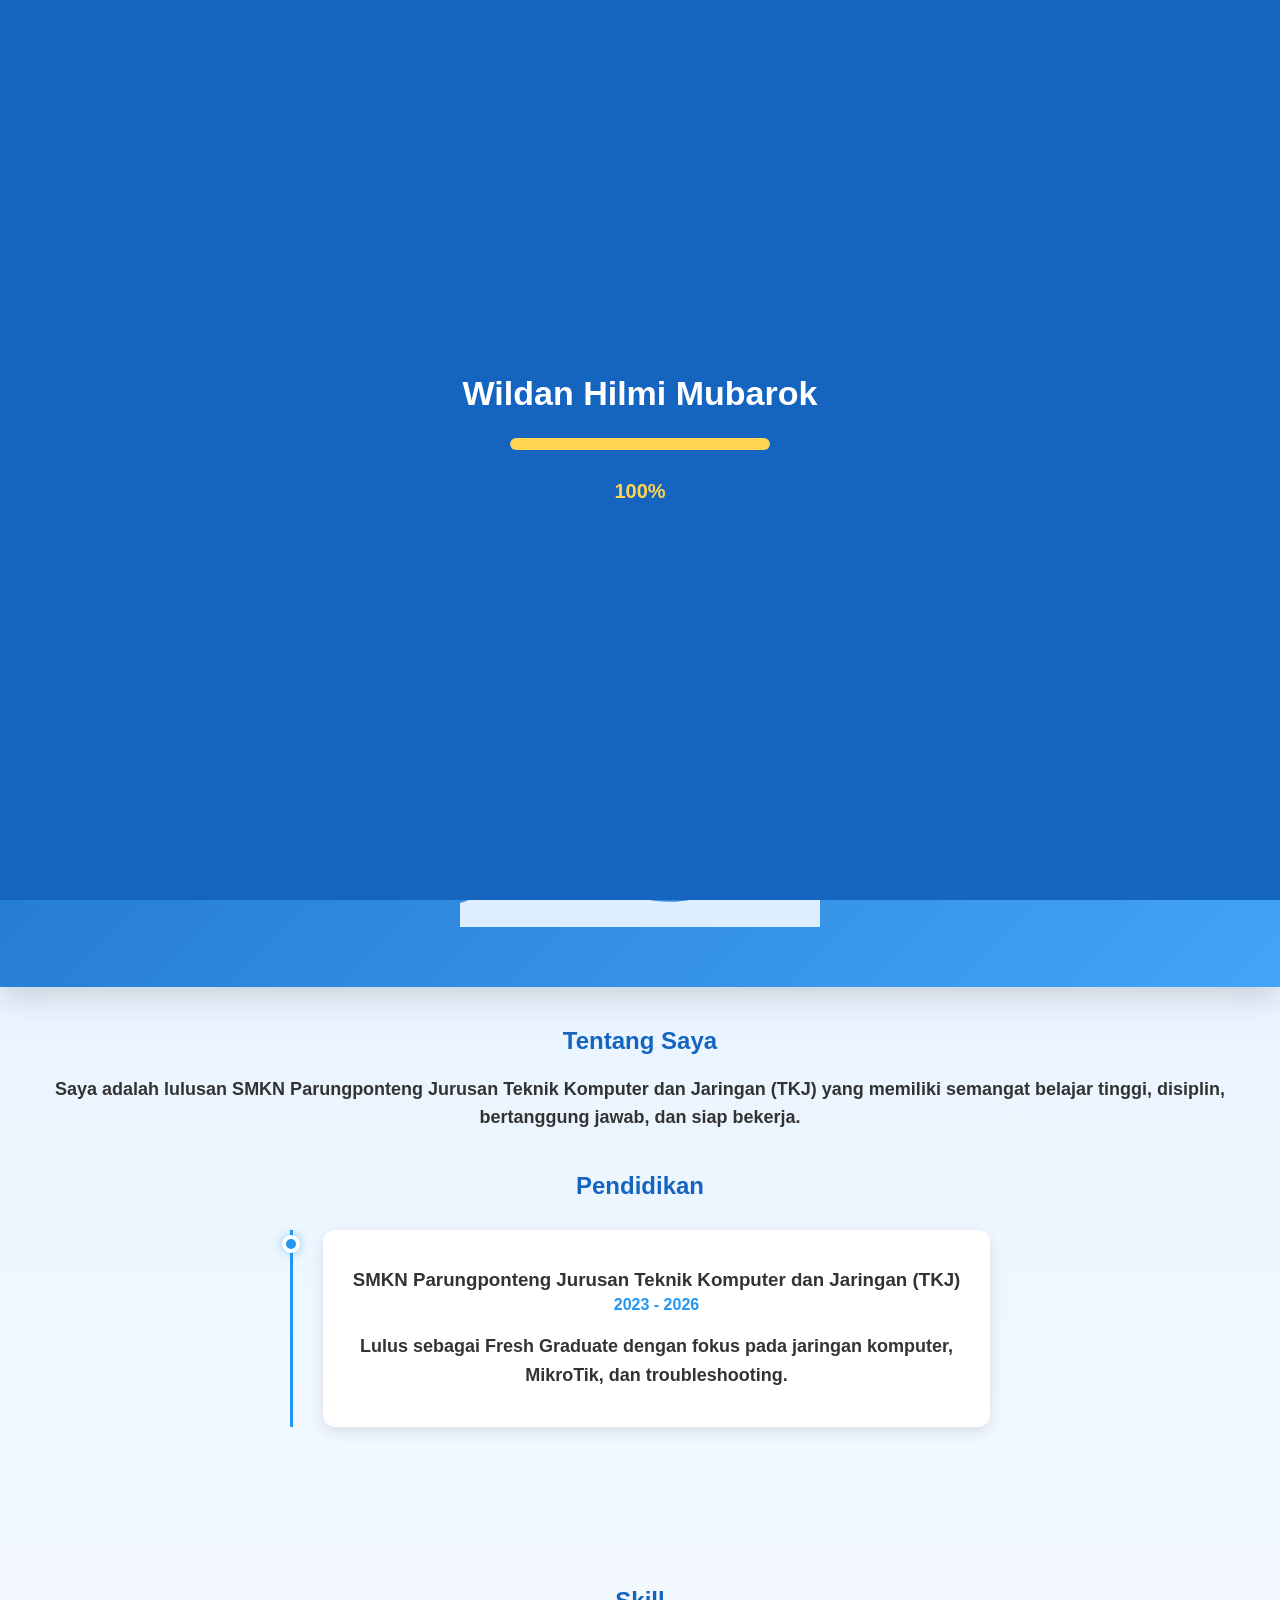
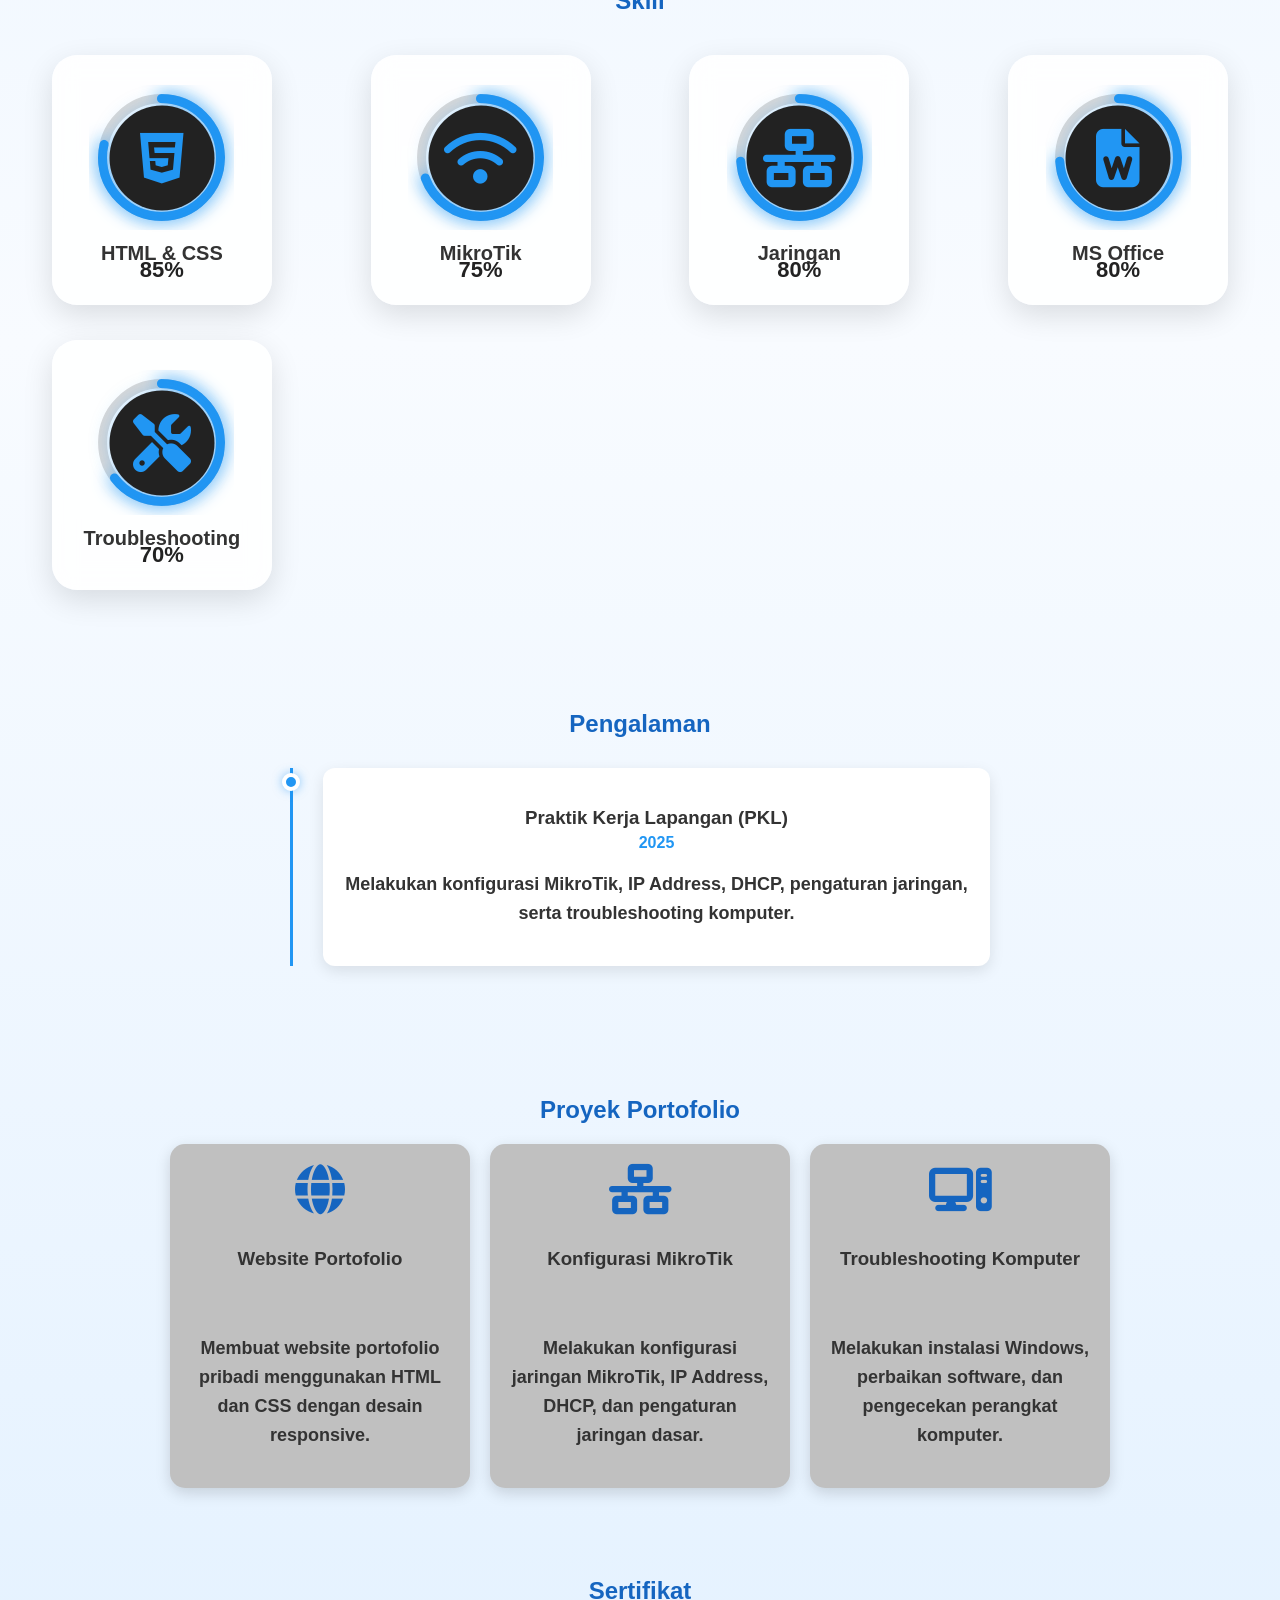
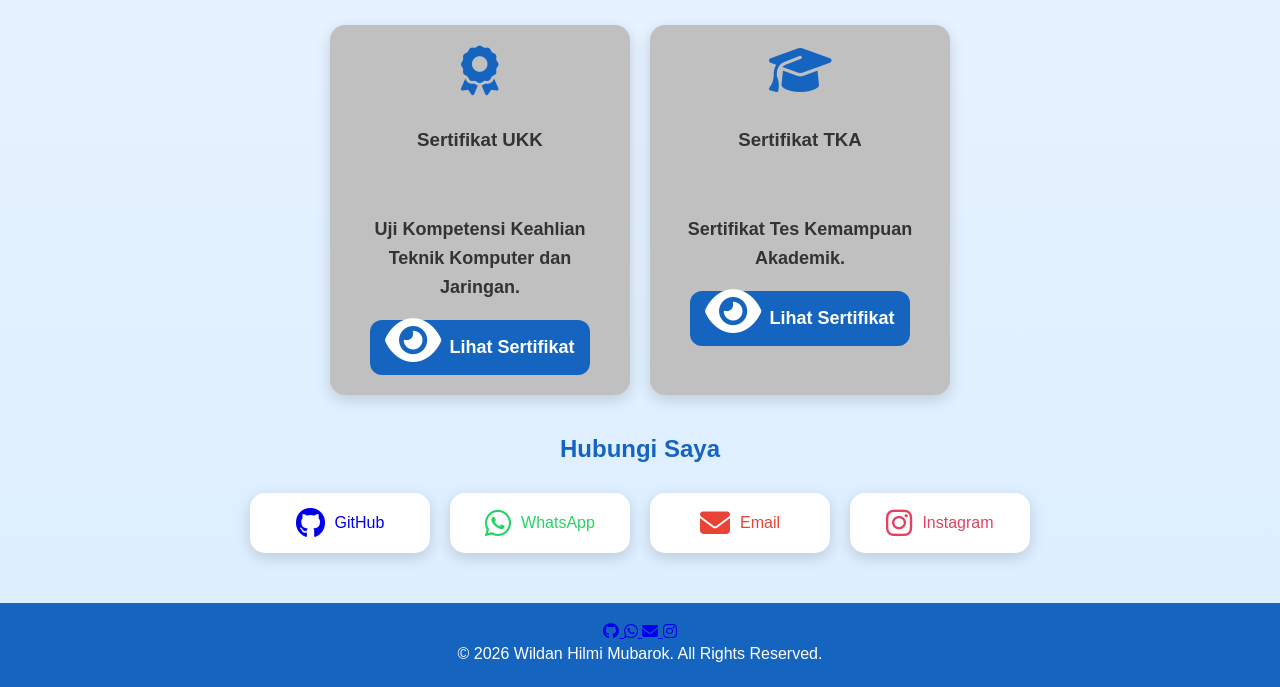
==== commit ae6e52f5: "Add files via upload" ====
--- a/index.html
+++ b/index.html
@@ -105,6 +105,10 @@
     <i class="fa-solid fa-file"></i>
     Download CV
 </a>
+
+<button class="tombol preview-btn" onclick="openCV()">
+    <i class="fas fa-eye"></i> Preview CV
+</button>
 
     <a href="https://wa.me/6282320649779"
    class="tombol wa"
@@ -175,38 +179,135 @@
 
 </section>
 
-<section id="skill" class="hidden">
-
-<h2>Skill</h2>
-
-<div class="skill">
-
-    <p>HTML & CSS</p>
-    <div class="progress">
-        <div class="progress-bar html">80%</div>
-    </div>
-
-    <p>MikroTik</p>
-    <div class="progress">
-        <div class="progress-bar mikrotik">90%</div>
-    </div>
-
-    <p>Jaringan Komputer</p>
-    <div class="progress">
-        <div class="progress-bar jaringan">85%</div>
-    </div>
-
-    <p>Microsoft Office</p>
-    <div class="progress">
-        <div class="progress-bar office">75%</div>
-    </div>
-
-    <p>Troubleshooting Komputer</p>
-    <div class="progress">
-        <div class="progress-bar troubleshooting">80%</div>
-    </div>
-
-</div>
+<section id="skill" class="skills hidden">
+
+    <h2 class="section-title">Skill</h2>
+
+    <div class="skills-grid">
+
+        <div class="skill-card" data-percent="85">
+
+            <div class="progress-circle">
+
+                <svg viewBox="0 0 160 160">
+
+                    <circle class="bg" cx="80" cy="80" r="65"></circle>
+
+                    <circle class="progress" cx="80" cy="80" r="65"></circle>
+
+                </svg>
+
+                <div class="skill-icon">
+                    <i class="fa-brands fa-html5"></i>
+                </div>
+
+                <div class="skill-percent">85%</div>
+
+            </div>
+
+            <h3>HTML & CSS</h3>
+
+        </div>
+
+        <div class="skill-card" data-percent="75">
+
+            <div class="progress-circle">
+
+                <svg viewBox="0 0 160 160">
+
+                    <circle class="bg" cx="80" cy="80" r="65"></circle>
+
+                    <circle class="progress" cx="80" cy="80" r="65"></circle>
+
+                </svg>
+
+                <div class="skill-icon">
+                    <i class="fas fa-wifi"></i>
+                </div>
+
+                <div class="skill-percent">75%</div>
+
+            </div>
+
+            <h3>MikroTik</h3>
+
+        </div>
+
+        <div class="skill-card" data-percent="80">
+
+            <div class="progress-circle">
+
+                <svg viewBox="0 0 160 160">
+
+                    <circle class="bg" cx="80" cy="80" r="65"></circle>
+
+                    <circle class="progress" cx="80" cy="80" r="65"></circle>
+
+                </svg>
+
+                <div class="skill-icon">
+                    <i class="fas fa-network-wired"></i>
+                </div>
+
+                <div class="skill-percent">80%</div>
+
+            </div>
+
+            <h3>Jaringan</h3>
+
+        </div>
+
+        <div class="skill-card" data-percent="80">
+
+            <div class="progress-circle">
+
+                <svg viewBox="0 0 160 160">
+
+                    <circle class="bg" cx="80" cy="80" r="65"></circle>
+
+                    <circle class="progress" cx="80" cy="80" r="65"></circle>
+
+                </svg>
+
+                <div class="skill-icon">
+                    <i class="fas fa-file-word"></i>
+                </div>
+
+                <div class="skill-percent">80%</div>
+
+            </div>
+
+            <h3>MS Office</h3>
+
+        </div>
+
+        <div class="skill-card" data-percent="70">
+
+            <div class="progress-circle">
+
+                <svg viewBox="0 0 160 160">
+
+                    <circle class="bg" cx="80" cy="80" r="65"></circle>
+
+                    <circle class="progress" cx="80" cy="80" r="65"></circle>
+
+                </svg>
+
+                <div class="skill-icon">
+                    <i class="fas fa-screwdriver-wrench"></i>
+                </div>
+
+                <div class="skill-percent">70%</div>
+
+            </div>
+
+            <h3>Troubleshooting</h3>
+
+        </div>
+
+    </div>
+
+</section>
 
 <section id="pengalaman" class="hidden">
 
@@ -299,7 +400,7 @@
         Uji Kompetensi Keahlian Teknik Komputer dan Jaringan.
         </p>
 
-        <a href="ukk.html" target="_blank" class="btn-sertifikat">
+        <a href="ukk.html" target="_blank" class="btn-sertifikat lightbox">
             <i class="fa-solid fa-eye"></i>
             Lihat Sertifikat
         </a>
@@ -317,7 +418,7 @@
         Sertifikat Tes Kemampuan Akademik.
         </p>
 
-        <a href="tka.html" target="_blank" class="btn-sertifikat">
+        <a href="tka.html" target="_blank" class="btn-sertifikat lightbox">
             <i class="fa-solid fa-eye"></i>
             Lihat Sertifikat
         </a>
@@ -395,5 +496,15 @@
 <script src="script.js"></script>
 
 <div id="toast"></div>
+
+<div id="cvModal" class="cv-modal">
+    <div class="cv-content">
+
+        <span class="close-cv" onclick="closeCV()">&times;</span>
+
+        <iframe src=./"CV_WildanHilmiMubarok.pdf"></iframe>
+
+    </div>
+</div>
 </body>
 </html>
--- a/style.css
+++ b/style.css
@@ -647,6 +647,7 @@
 
 #typing{
     font-size:20px;
+    font-weight:700;
     color:white;
     min-height:30px;
 }
@@ -1285,4 +1286,188 @@
 
 body.dark #toast{
     background:#333;
+}
+
+/* ===== MODERN SKILL ===== */
+
+.skills{
+    padding:80px 20px;
+    text-align:center;
+}
+
+.skills-grid{
+    display:grid;
+    grid-template-columns:repeat(auto-fit,minmax(230px,1fr));
+    gap:35px;
+    justify-items:center;
+    margin-top:40px;
+}
+
+.skill-card{
+    width:220px;
+    padding:30px 20px 20px;
+    border-radius:25px;
+    background:rgba(255,255,255,.85);
+    backdrop-filter:blur(12px);
+    box-shadow:0 10px 30px rgba(0,0,0,.12);
+    transition:.35s;
+}
+
+.skill-card:hover{
+    transform:translateY(-10px);
+    box-shadow:0 18px 45px rgba(33,150,243,.25);
+}
+
+body.dark .skill-card{
+    background:rgba(35,35,35,.9);
+}
+
+.progress-circle{
+    width:145px;
+    height:145px;
+    margin:auto;
+    position:relative;
+}
+
+.progress-circle svg{
+    width:145px;
+    height:145px;
+    transform:rotate(-90deg);
+}
+
+.progress-circle circle{
+    fill:none;
+    stroke-width:10;
+}
+
+.progress-circle .bg{
+    stroke:#d9d9d9;
+}
+
+.progress-circle .progress{
+    stroke:#2196F3;
+    stroke-linecap:round;
+    stroke-dasharray:408;
+    stroke-dashoffset:408;
+    transition:2s;
+    filter:drop-shadow(0 0 10px #2196F3);
+}
+
+.skill-icon{
+    position:absolute;
+    top:50%;
+    left:50%;
+    transform:translate(-50%,-50%);
+    width:105px;
+    height:105px;
+    border-radius:50%;
+    background:#222;
+    display:flex;
+    justify-content:center;
+    align-items:center;
+    box-shadow:0 0 20px rgba(33,150,243,.35);
+    z-index:2;
+}
+
+.skill-icon i{
+    font-size:58px;
+    color:#2196F3;
+}
+
+.skill-percent{
+    position:absolute;
+    top:50%;
+    left:50%;
+    transform:translate(-50%,380%);
+    font-size:22px;
+    font-weight:bold;
+    color:#222;
+    z-index:3;
+}
+
+body.dark .skill-percent{
+    color:#fff;
+}
+
+body.dark .skill-percent{
+    color:#fff;
+}
+
+.skill-card h3{
+    margin-top:12px;
+    font-size:20px;
+}
+
+body.dark .progress-circle .bg{
+    stroke:#555;
+}
+
+body.dark .progress-circle .progress{
+    stroke:#4FC3F7;
+    filter:drop-shadow(0 0 12px #4FC3F7);
+}
+
+body.dark .skill-percent{
+    color:#fff;
+}
+#tentang p{
+    font-weight:bold;
+}
+#proyek p{
+    font-weight:600;
+}
+#pengalaman p{
+    font-weight:700;
+}
+#pendidikan p{
+    font-weight:700;
+}
+#sertifikat p{
+    font-weight:700;
+}
+proyek h3{
+    font-weight:700;
+}
+/* ===== PREVIEW CV ===== */
+
+.preview-btn{
+    border:none;
+    cursor:pointer;
+}
+
+.cv-modal{
+    display:none;
+    position:fixed;
+    top:0;
+    left:0;
+    width:100%;
+    height:100%;
+    background:rgba(0,0,0,.8);
+    z-index:99999;
+    justify-content:center;
+    align-items:center;
+}
+
+.cv-content{
+    width:90%;
+    max-width:900px;
+    height:90%;
+    background:white;
+    border-radius:15px;
+    overflow:hidden;
+    position:relative;
+}
+
+.close-cv{
+    position:absolute;
+    top:10px;
+    right:20px;
+    font-size:40px;
+    cursor:pointer;
+    color:#1565C0;
+    z-index:2;
+}
+
+.cv-content iframe{
+    border:none;
 }
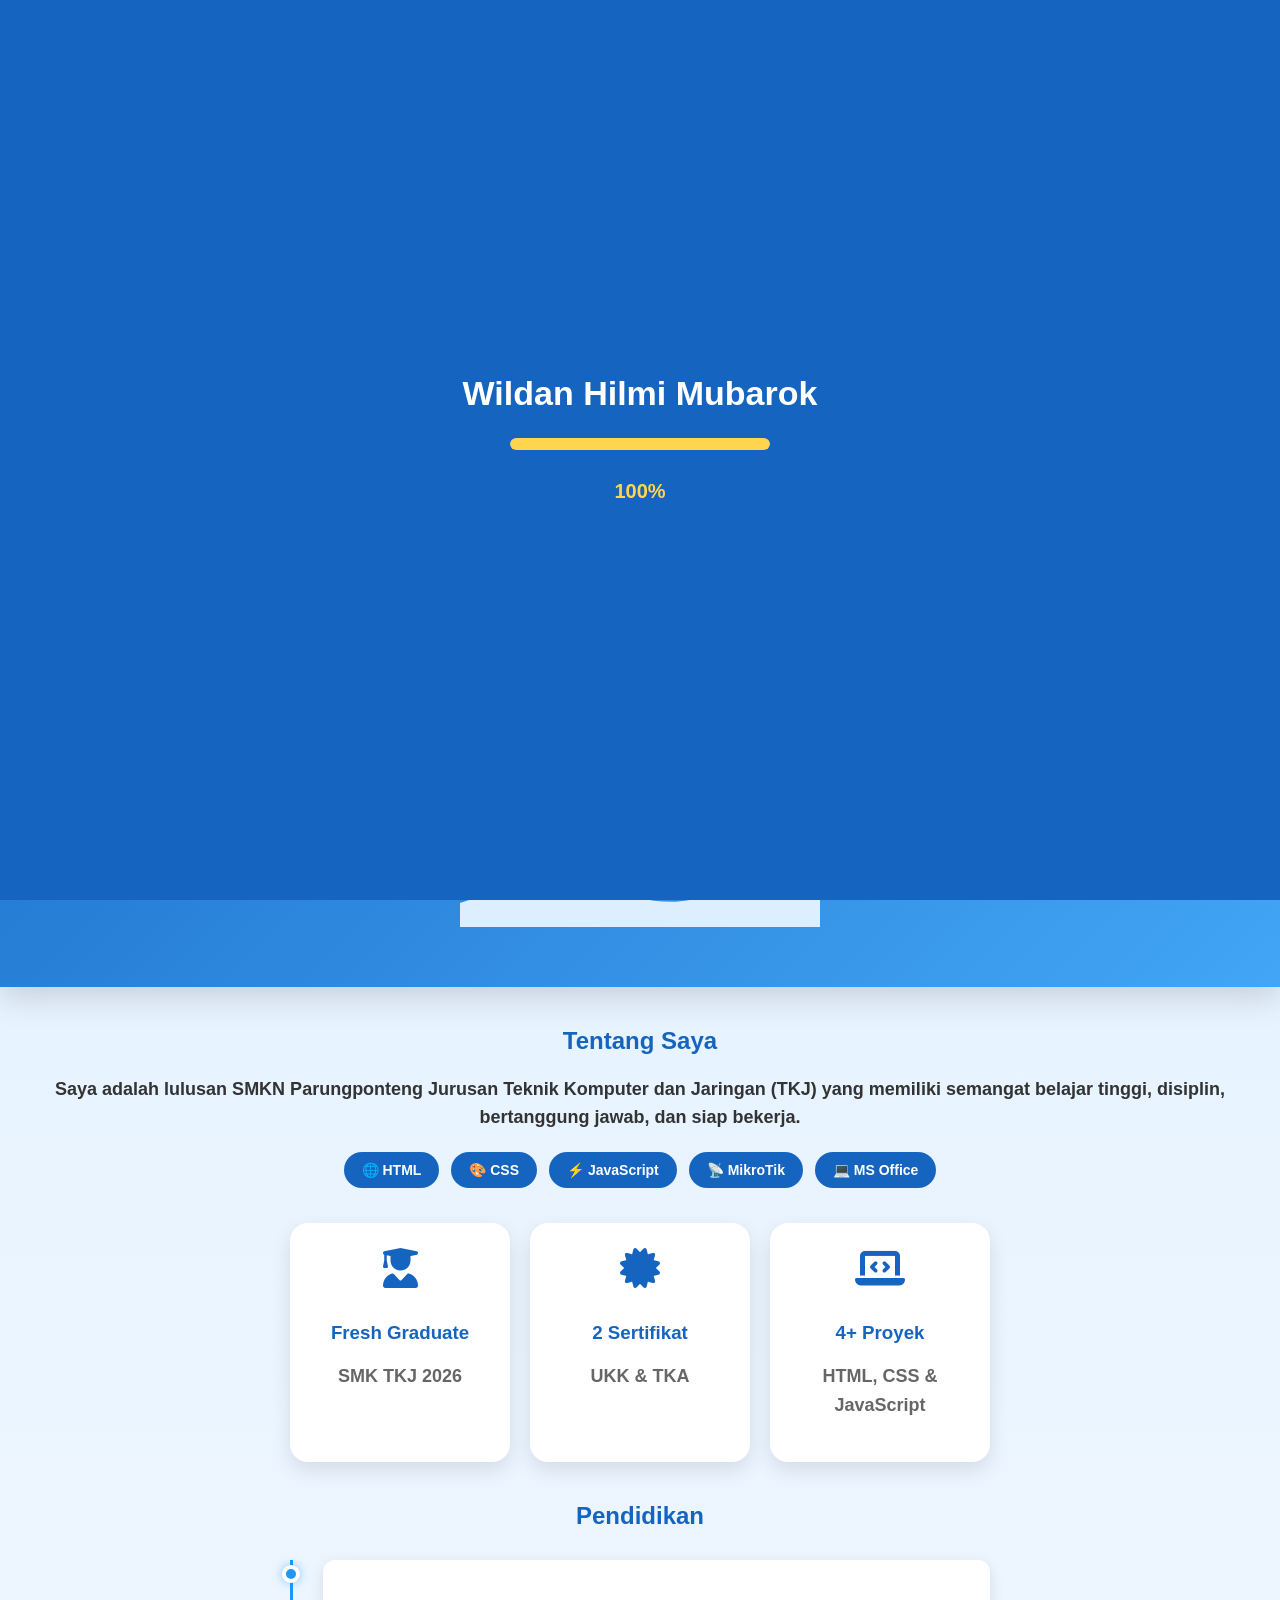
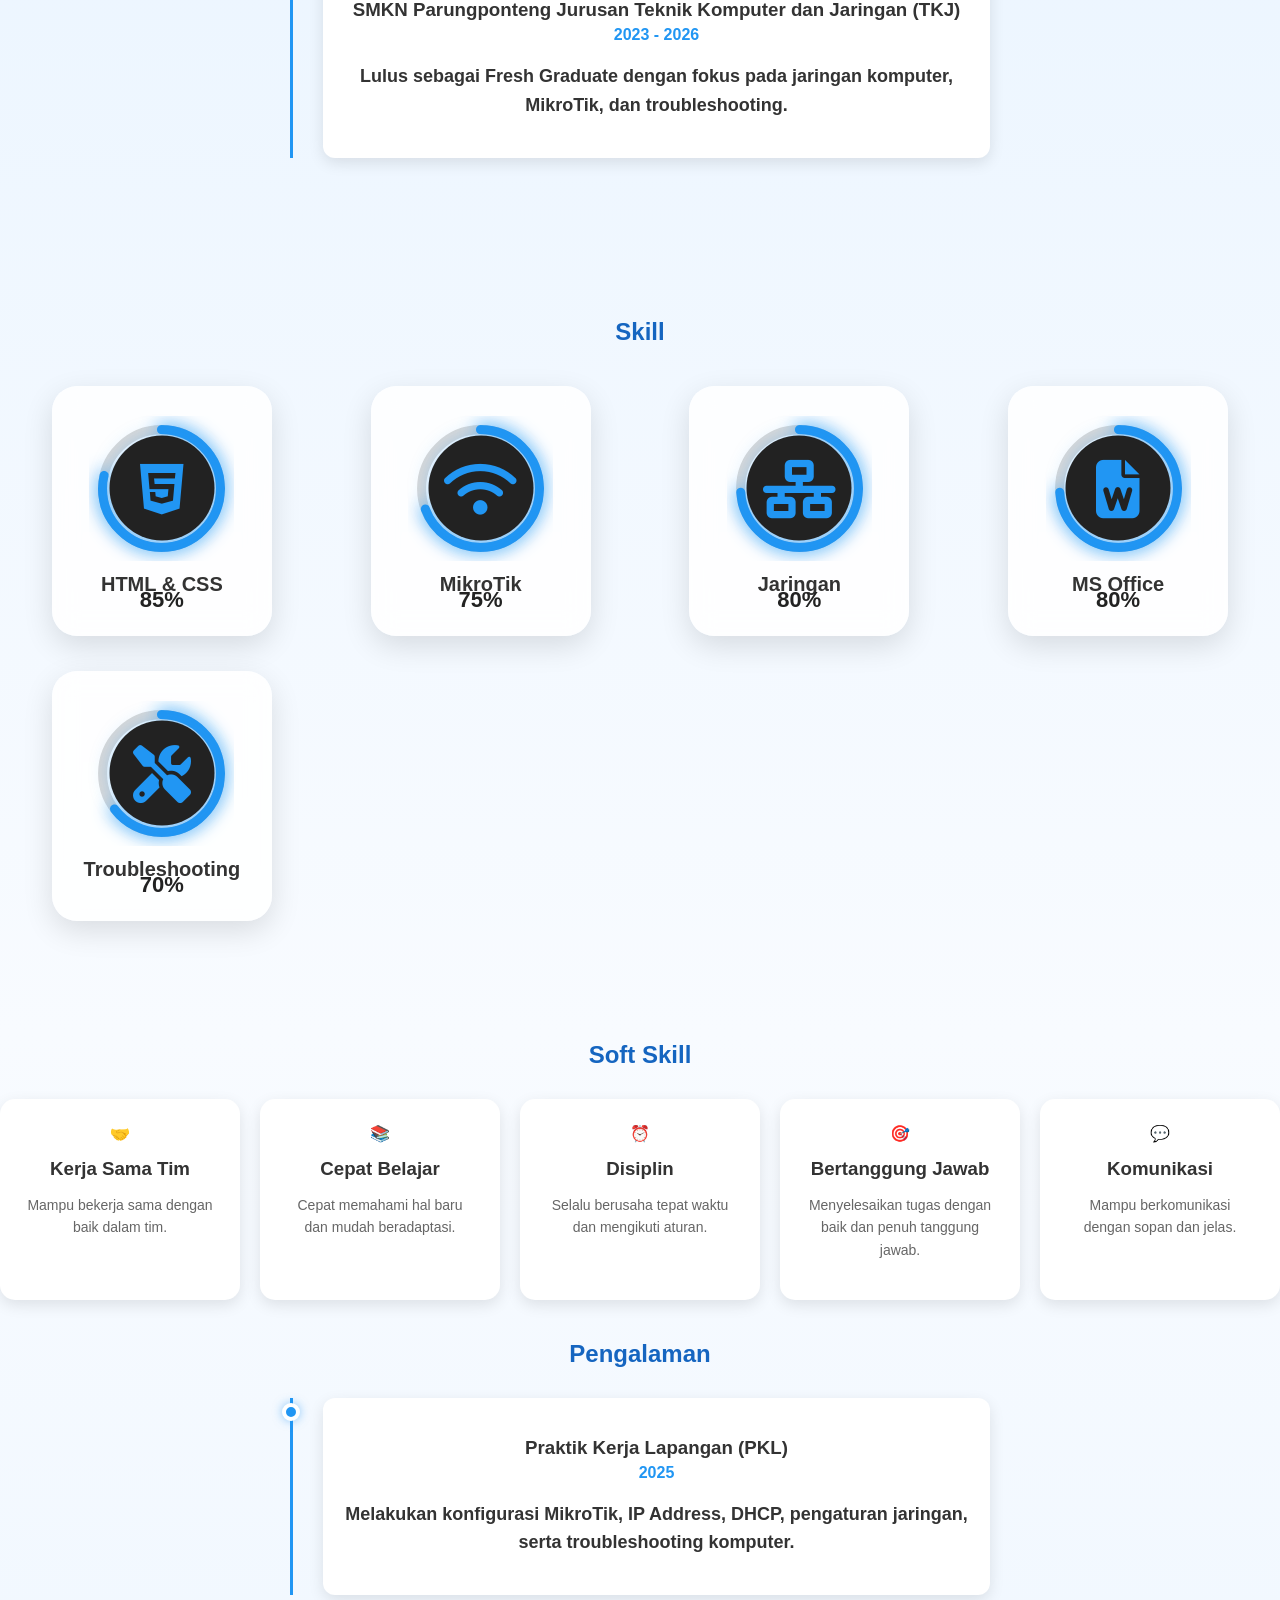
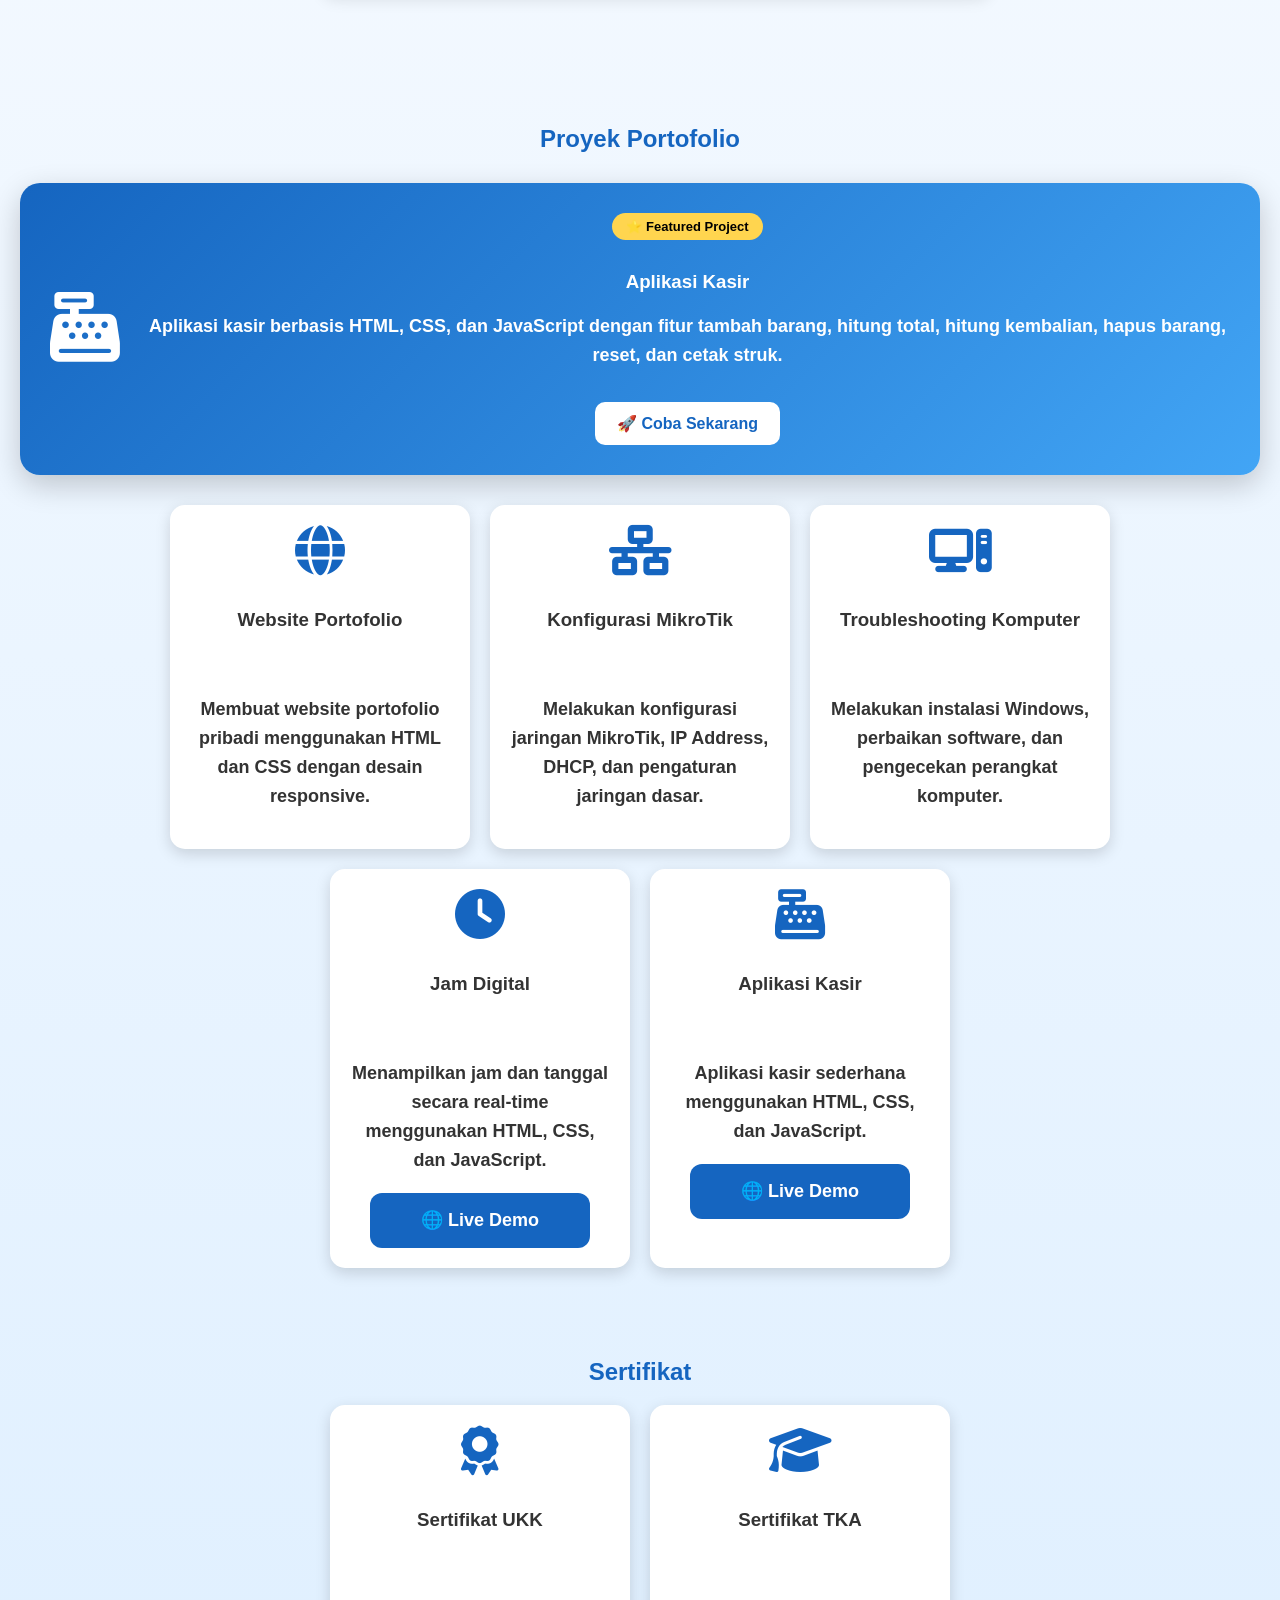
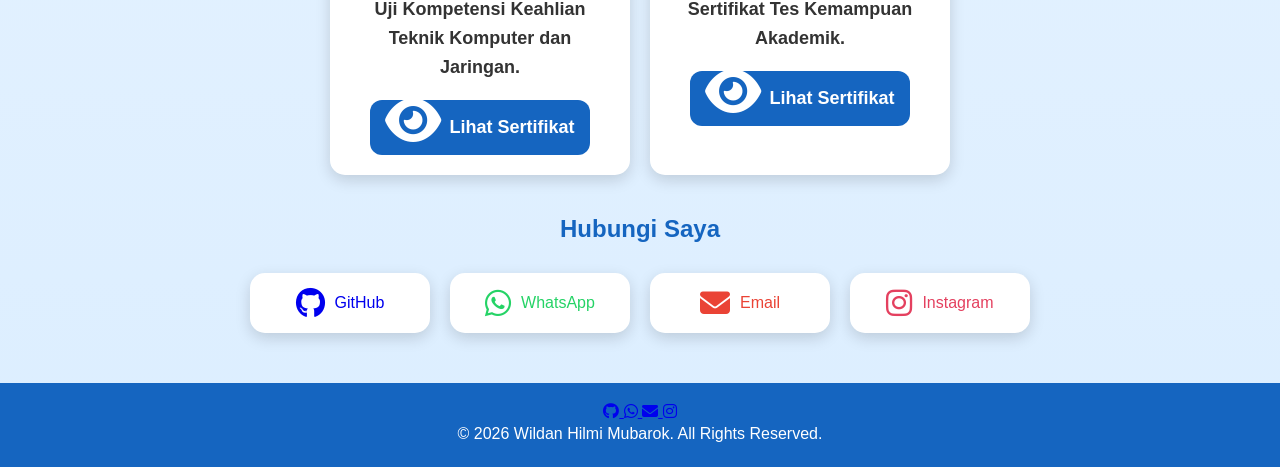
==== commit 00eb53a0: "Add files via upload" ====
--- a/index.html
+++ b/index.html
@@ -44,6 +44,10 @@
             <i class="fa-solid fa-laptop-code"></i>
             <span>Skill</span>
         </a>
+        <a href="#softskill">
+    <i class="fa-solid fa-user-group"></i>
+    <span>Soft Skill</span>
+</a>
 
         <a href="#pengalaman">
             <i class="fa-solid fa-briefcase"></i>
@@ -94,6 +98,10 @@
     <h1>Halo, Saya 👋</h1>
 
     <h2>Wildan Hilmi Mubarok</h2>
+    <div class="badge-work">
+    <span class="dot"></span>
+    Open to Work
+</div>
     
 
 <p id="typing"></p>
@@ -106,9 +114,9 @@
     Download CV
 </a>
 
-<button class="tombol preview-btn" onclick="openCV()">
+<a href="CV_WildanHilmiMubarok.pdf" target="_blank" class="tombol preview-btn">
     <i class="fas fa-eye"></i> Preview CV
-</button>
+</a>
 
     <a href="https://wa.me/6282320649779"
    class="tombol wa"
@@ -155,6 +163,40 @@
 yang memiliki semangat belajar tinggi, disiplin,
 bertanggung jawab, dan siap bekerja.
 </p>
+<div class="tech-badges">
+
+    <span>🌐 HTML</span>
+
+    <span>🎨 CSS</span>
+
+    <span>⚡ JavaScript</span>
+
+    <span>📡 MikroTik</span>
+
+    <span>💻 MS Office</span>
+
+</div>
+<div class="achievement">
+
+    <div class="achievement-box">
+        <i class="fa-solid fa-user-graduate"></i>
+        <h3>Fresh Graduate</h3>
+        <p>SMK TKJ 2026</p>
+    </div>
+
+    <div class="achievement-box">
+        <i class="fa-solid fa-certificate"></i>
+        <h3>2 Sertifikat</h3>
+        <p>UKK & TKA</p>
+    </div>
+
+    <div class="achievement-box">
+        <i class="fa-solid fa-laptop-code"></i>
+        <h3>4+ Proyek</h3>
+        <p>HTML, CSS & JavaScript</p>
+    </div>
+
+</div>
 
 </section>
 
@@ -309,6 +351,46 @@
 
 </section>
 
+<section id="softskill" class="hidden">
+
+    <h2>Soft Skill</h2>
+
+    <div class="softskill-grid">
+
+        <div class="soft-card">
+            🤝
+            <h3>Kerja Sama Tim</h3>
+            <p>Mampu bekerja sama dengan baik dalam tim.</p>
+        </div>
+
+        <div class="soft-card">
+            📚
+            <h3>Cepat Belajar</h3>
+            <p>Cepat memahami hal baru dan mudah beradaptasi.</p>
+        </div>
+
+        <div class="soft-card">
+            ⏰
+            <h3>Disiplin</h3>
+            <p>Selalu berusaha tepat waktu dan mengikuti aturan.</p>
+        </div>
+
+        <div class="soft-card">
+            🎯
+            <h3>Bertanggung Jawab</h3>
+            <p>Menyelesaikan tugas dengan baik dan penuh tanggung jawab.</p>
+        </div>
+
+        <div class="soft-card">
+            💬
+            <h3>Komunikasi</h3>
+            <p>Mampu berkomunikasi dengan sopan dan jelas.</p>
+        </div>
+
+    </div>
+
+</section>
+
 <section id="pengalaman" class="hidden">
 
 <h2>Pengalaman</h2>
@@ -337,6 +419,31 @@
 <section id="proyek" class="hidden">
 
 <h2>Proyek Portofolio</h2>
+<div class="featured-project">
+
+    <div class="featured-icon">
+        <i class="fa-solid fa-cash-register"></i>
+    </div>
+
+    <div class="featured-text">
+
+        <span class="badge">⭐ Featured Project</span>
+
+        <h3>Aplikasi Kasir</h3>
+
+        <p>
+            Aplikasi kasir berbasis HTML, CSS, dan JavaScript dengan fitur
+            tambah barang, hitung total, hitung kembalian, hapus barang,
+            reset, dan cetak struk.
+        </p>
+
+        <a href="kasir.html" class="btn-feature">
+            🚀 Coba Sekarang
+        </a>
+
+    </div>
+
+</div>
 
 <div class="sertifikat-card">
 
@@ -380,6 +487,36 @@
         </p>
 
     </div>
+    <div class="card">
+
+    <i class="fa-solid fa-clock"></i>
+
+    <h3>Jam Digital</h3>
+
+    <p>
+        Menampilkan jam dan tanggal secara real-time menggunakan HTML, CSS, dan JavaScript.
+    </p>
+
+    <a href="jam.html" class="btn-sertifikat">
+        🌐 Live Demo
+    </a>
+
+</div>
+<div class="card">
+
+    <i class="fa-solid fa-cash-register"></i>
+
+    <h3>Aplikasi Kasir</h3>
+
+    <p>
+        Aplikasi kasir sederhana menggunakan HTML, CSS, dan JavaScript.
+    </p>
+
+    <a href="kasir.html" class="btn-sertifikat">
+        🌐 Live Demo
+    </a>
+
+</div>
 
 </div>
 
@@ -492,19 +629,9 @@
 
     <i class="fa-brands fa-whatsapp"></i>
 
-</a>
-<script src="script.js"></script>
+</a><script src="script.js"></script>
 
 <div id="toast"></div>
 
-<div id="cvModal" class="cv-modal">
-    <div class="cv-content">
-
-        <span class="close-cv" onclick="closeCV()">&times;</span>
-
-        <iframe src=./"CV_WildanHilmiMubarok.pdf"></iframe>
-
-    </div>
-</div>
 </body>
 </html>
--- a/style.css
+++ b/style.css
@@ -37,7 +37,7 @@
 }
 
 li{
-    background:silver;
+    background:white;
     width:260px;
     margin:10px auto;
     padding:12px;
@@ -252,7 +252,7 @@
 
 .card{
     width:300px;
-    background:silver;
+    background:white;
 
     padding:20px;
     border-radius:15px;
@@ -1470,4 +1470,226 @@
 
 .cv-content iframe{
     border:none;
+}
+.cv-content{
+    width:90%;
+    height:90%;
+    background:white;
+}
+
+.cv-content iframe{
+    width:100%;
+    height:100%;
+    border:none;
+}
+.badge-work{
+    display:inline-flex;
+    align-items:center;
+    gap:8px;
+    background:#e8f5e9;
+    color:#2e7d32;
+    padding:8px 16px;
+    border-radius:30px;
+    font-weight:bold;
+    margin:15px 0;
+    box-shadow:0 4px 10px rgba(0,0,0,.1);
+}
+
+.dot{
+    width:10px;
+    height:10px;
+    background:#00c853;
+    border-radius:50%;
+    animation:pulse 1.5s infinite;
+}
+
+@keyframes pulse{
+    0%{
+        transform:scale(1);
+        opacity:1;
+    }
+    50%{
+        transform:scale(1.5);
+        opacity:.6;
+    }
+    100%{
+        transform:scale(1);
+        opacity:1;
+    }
+}
+.softskill-grid{
+    display:grid;
+    grid-template-columns:repeat(auto-fit,minmax(220px,1fr));
+    gap:20px;
+    margin-top:30px;
+}
+
+.soft-card{
+    background:#fff;
+    padding:25px;
+    border-radius:15px;
+    text-align:center;
+    box-shadow:0 5px 15px rgba(0,0,0,.1);
+    transition:.3s;
+}
+
+.soft-card:hover{
+    transform:translateY(-8px);
+}
+
+.soft-card h3{
+    margin:15px 0 10px;
+}
+
+.soft-card p{
+    color:#666;
+    font-size:14px;
+}
+/* ===== DARK MODE SOFT CARD ===== */
+
+body.dark .soft-card{
+    background:#2b2b2b;
+    color:#ffffff;
+}
+
+body.dark .soft-card h3{
+    color:#4FC3F7;
+}
+
+body.dark .soft-card p{
+    color:#e0e0e0;
+}
+
+body.dark .soft-card i{
+    color:#FFD54F;
+}
+.featured-project{
+    display:flex;
+    align-items:center;
+    gap:25px;
+    background:linear-gradient(135deg,#1565C0,#42A5F5);
+    color:#fff;
+    padding:30px;
+    border-radius:20px;
+    margin:30px 0;
+    box-shadow:0 10px 30px rgba(0,0,0,.2);
+}
+
+.featured-icon{
+    font-size:70px;
+}
+
+.featured-text{
+    flex:1;
+}
+
+.badge{
+    display:inline-block;
+    background:#FFD54F;
+    color:#000;
+    padding:6px 14px;
+    border-radius:30px;
+    font-size:13px;
+    font-weight:bold;
+    margin-bottom:12px;
+}
+
+.btn-feature{
+    display:inline-block;
+    margin-top:15px;
+    padding:12px 22px;
+    background:#fff;
+    color:#1565C0;
+    text-decoration:none;
+    border-radius:10px;
+    font-weight:bold;
+    transition:.3s;
+}
+
+.btn-feature:hover{
+    transform:translateY(-3px);
+}
+
+body.dark .featured-project{
+    background:linear-gradient(135deg,#1E1E1E,#333);
+}
+/* ===== TECH BADGES ===== */
+
+.tech-badges{
+    display:flex;
+    justify-content:center;
+    flex-wrap:wrap;
+    gap:12px;
+    margin-top:20px;
+}
+
+.tech-badges span{
+    background:#1565C0;
+    color:#fff;
+    padding:10px 18px;
+    border-radius:30px;
+    font-size:14px;
+    font-weight:bold;
+    transition:.3s;
+    cursor:default;
+}
+
+.tech-badges span:hover{
+    transform:translateY(-5px) scale(1.05);
+    box-shadow:0 8px 20px rgba(21,101,192,.3);
+}
+
+body.dark .tech-badges span{
+    background:#42A5F5;
+    color:#fff;
+}
+/* ===== ACHIEVEMENT ===== */
+
+.achievement{
+    display:flex;
+    justify-content:center;
+    flex-wrap:wrap;
+    gap:20px;
+    margin-top:35px;
+}
+
+.achievement-box{
+    width:220px;
+    background:#fff;
+    padding:25px;
+    border-radius:18px;
+    text-align:center;
+    box-shadow:0 8px 20px rgba(0,0,0,.1);
+    transition:.3s;
+}
+
+.achievement-box:hover{
+    transform:translateY(-8px);
+}
+
+.achievement-box i{
+    font-size:40px;
+    color:#1565C0;
+    margin-bottom:15px;
+}
+
+.achievement-box h3{
+    margin-bottom:8px;
+    color:#1565C0;
+}
+
+.achievement-box p{
+    color:#666;
+}
+
+body.dark .achievement-box{
+    background:#2b2b2b;
+}
+
+body.dark .achievement-box h3{
+    color:#4FC3F7;
+}
+
+body.dark .achievement-box p{
+    color:#ddd;
 }
